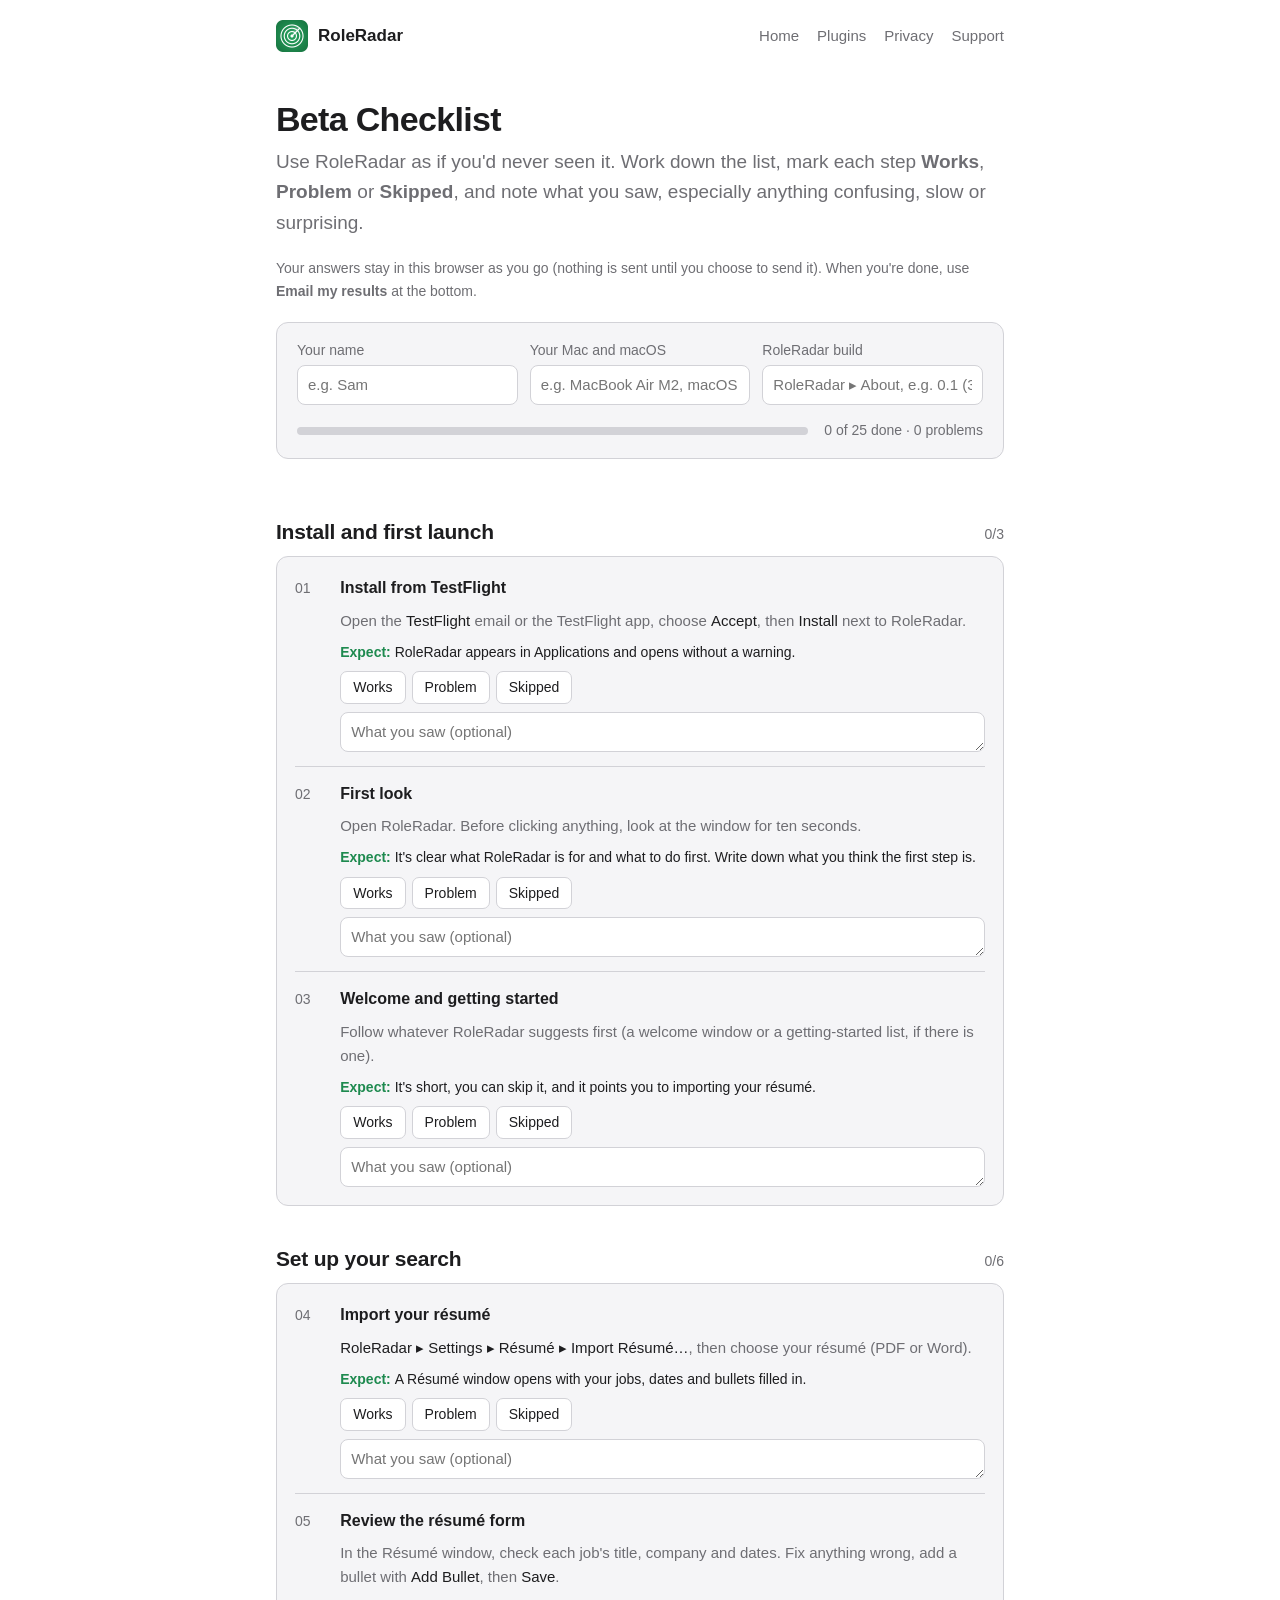
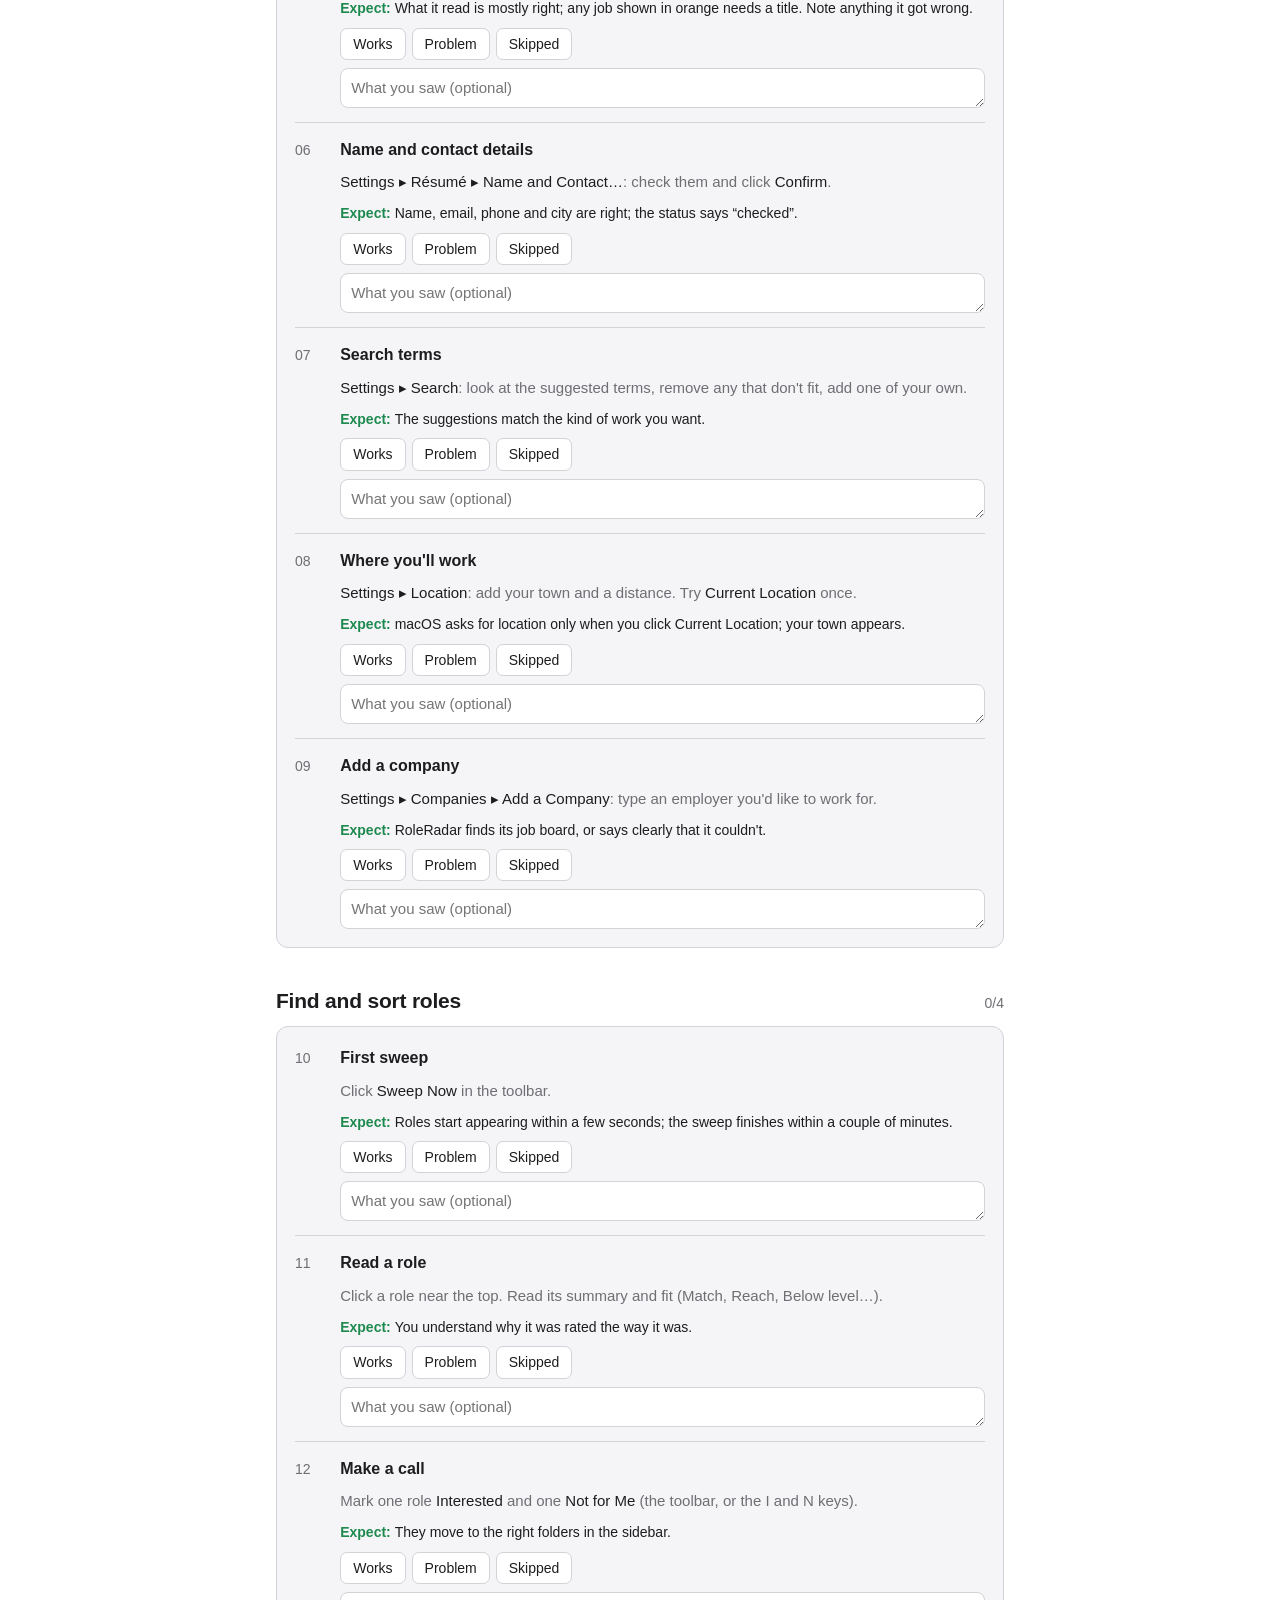
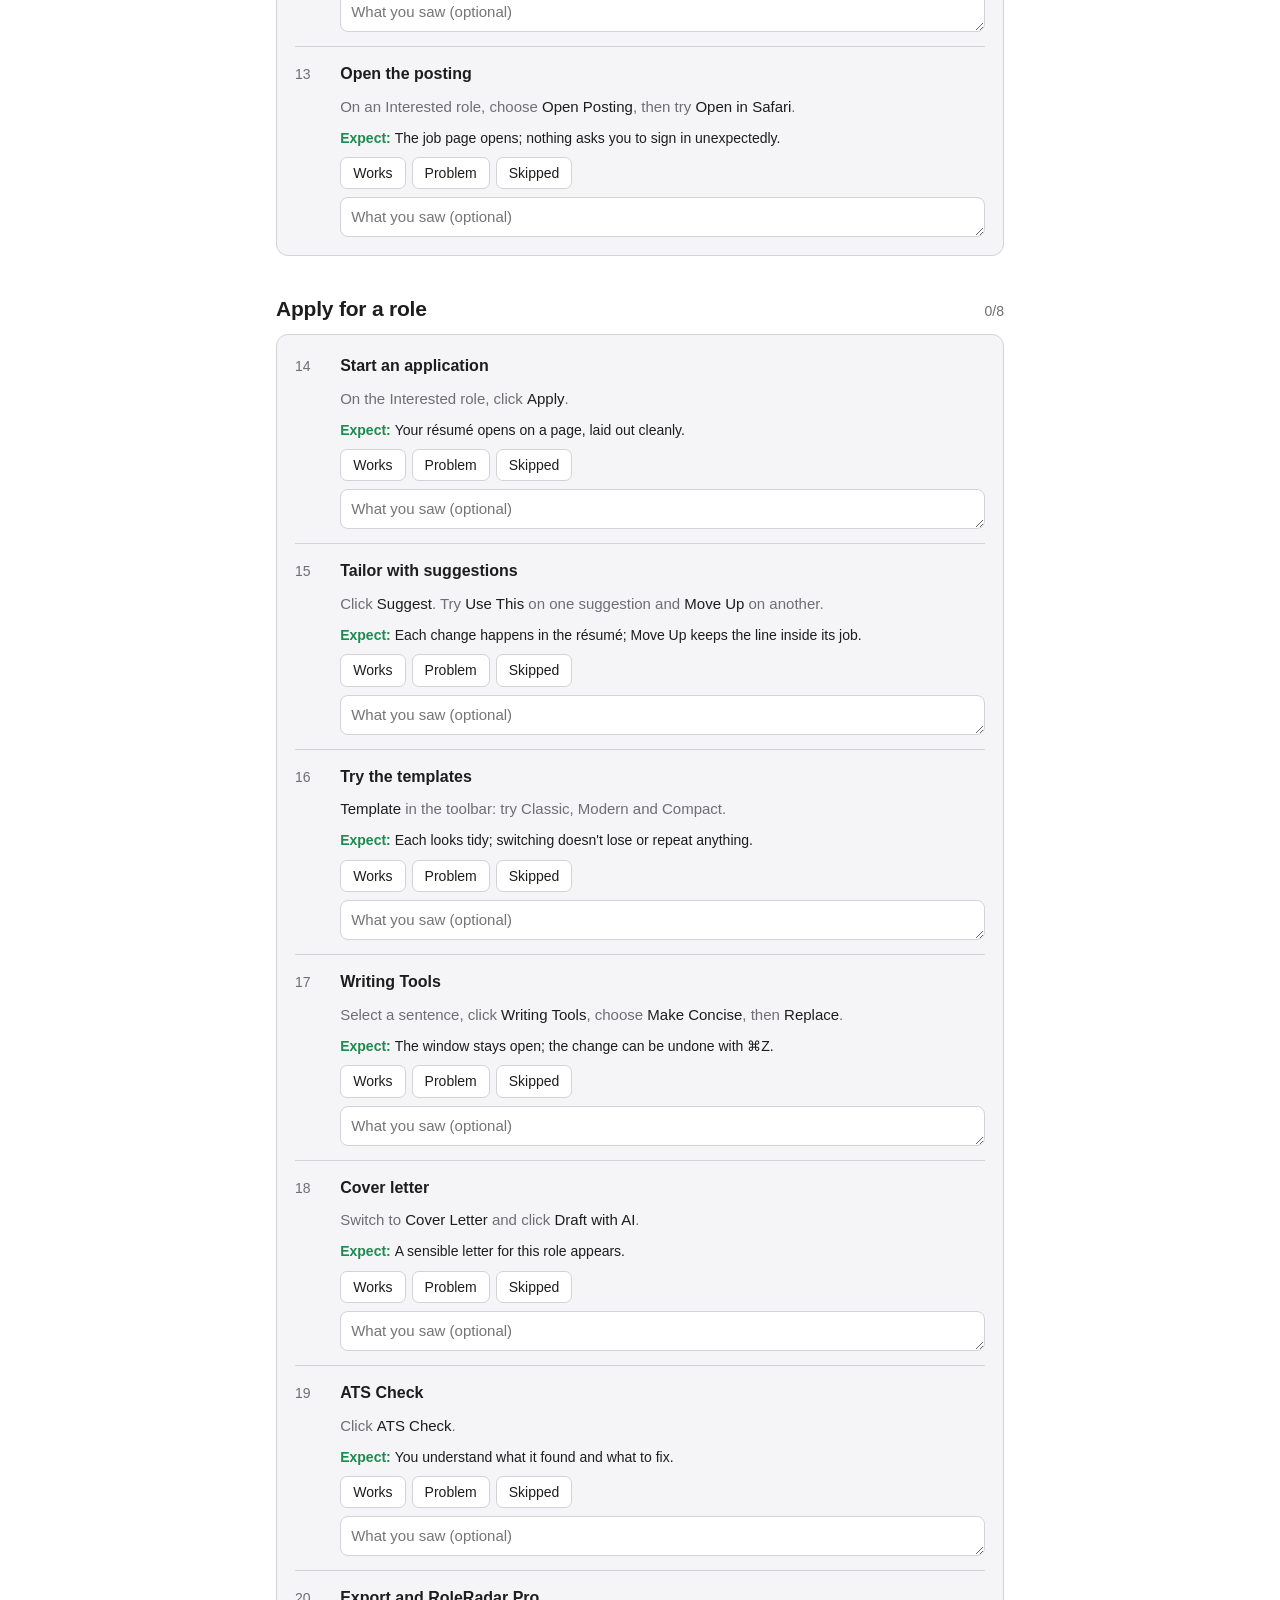
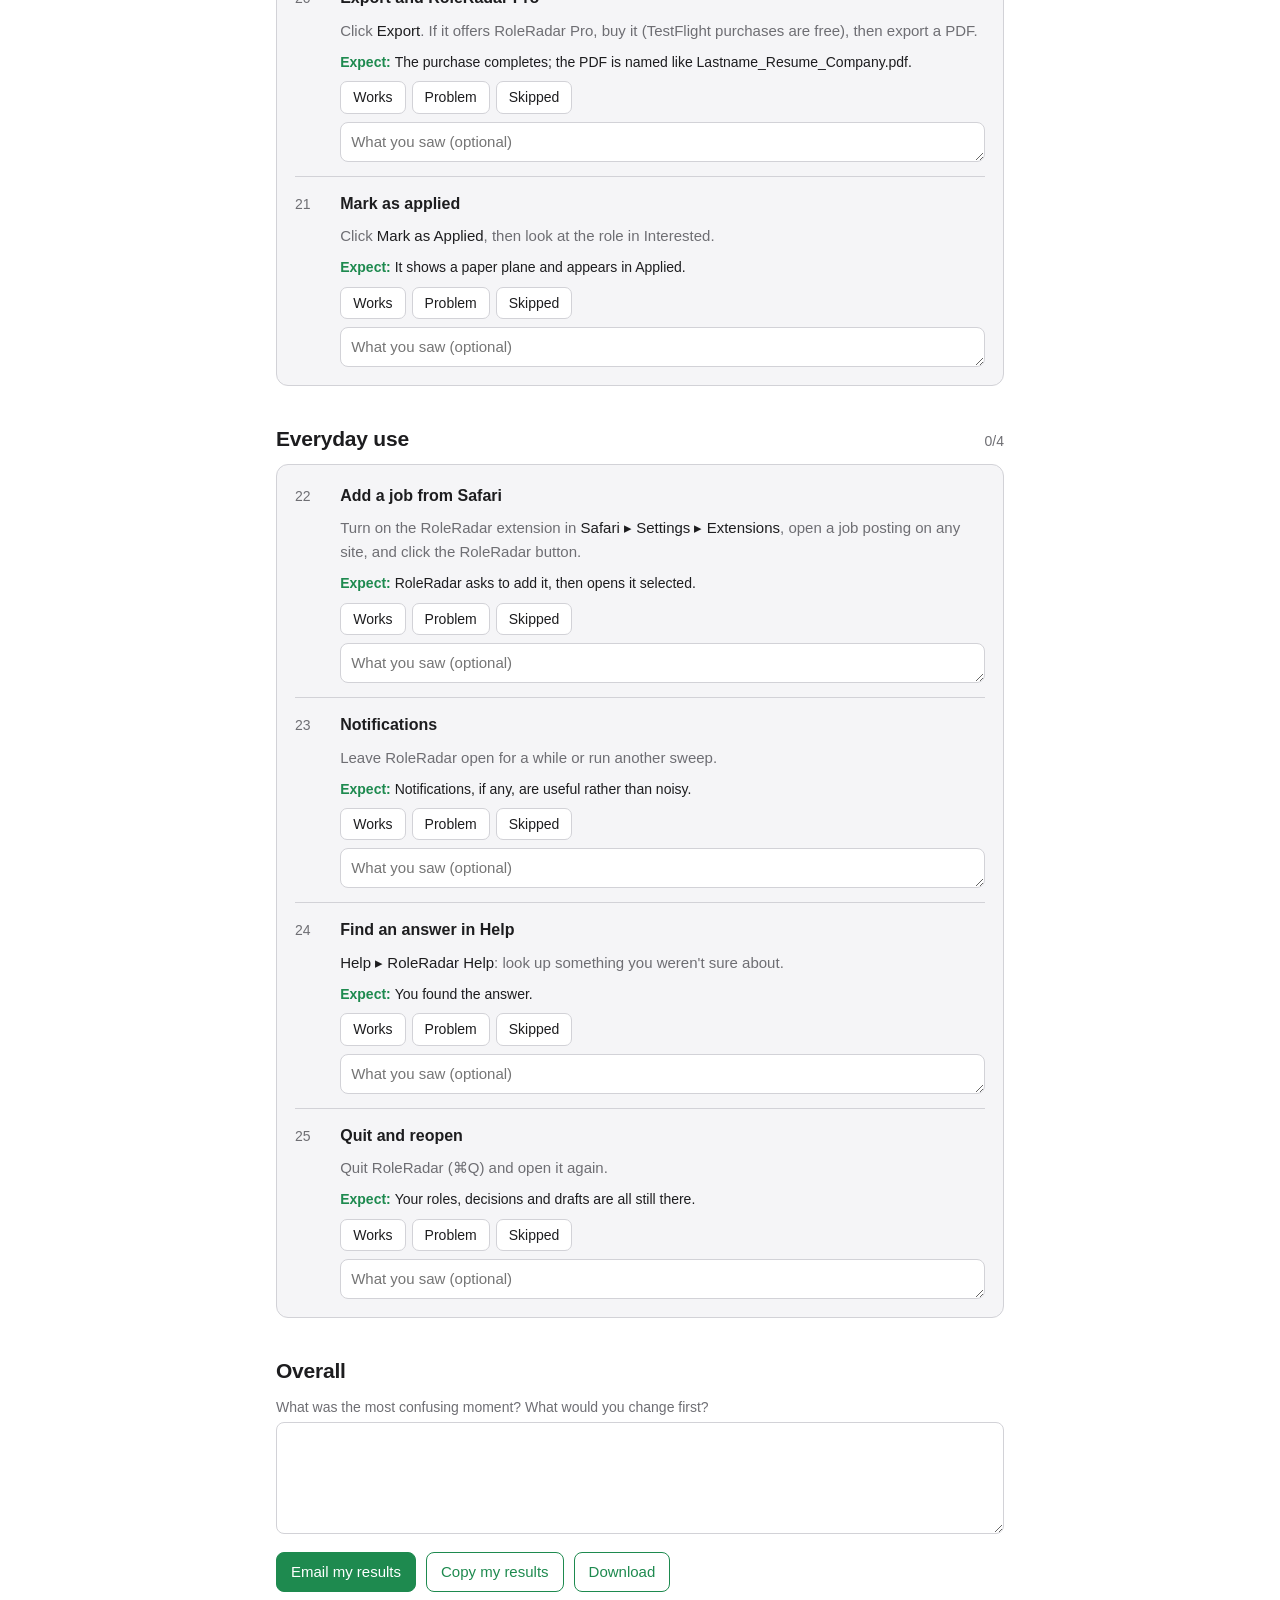
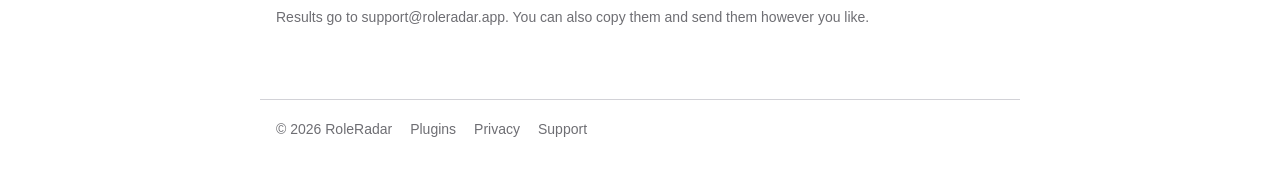
==== checklist.html @ 09668e3a "Beta checklist for TestFlight testers (roleradar.app/checklist) First-run scenarios; answers stay in" ====
<!doctype html>
<html lang="en">
<head>
<meta charset="utf-8">
<meta name="viewport" content="width=device-width, initial-scale=1">
<title>Beta Checklist · RoleRadar</title>
<meta name="robots" content="noindex">
<meta name="description" content="What to try in RoleRadar's TestFlight beta, as someone using it for the first time.">
<link rel="icon" href="icon.png">
<link rel="stylesheet" href="style.css">
<style>
  :root { --pass: #237a4b; --problem: #b4441f; --skip: #7b7f86; }
  @media (prefers-color-scheme: dark) { :root { --pass: #5ccb8c; --problem: #f0875f; --skip: #a3a7ae; } }
  .tester { display: grid; gap: 12px; grid-template-columns: repeat(auto-fit, minmax(190px, 1fr)); }
  label.field { display: grid; gap: 4px; font-size: 14px; color: var(--muted); }
  input[type=text], textarea { font: inherit; font-size: 15px; color: var(--fg); background: var(--bg); border: 1px solid var(--line); border-radius: 8px; padding: 7px 10px; width: 100%; }
  textarea { resize: vertical; min-height: 38px; }
  :focus-visible { outline: 2px solid var(--accent); outline-offset: 1px; }
  .status { display: flex; flex-wrap: wrap; gap: 8px 16px; align-items: center; font-size: 14px; color: var(--muted); margin-top: 14px; }
  .meter { flex: 1 1 220px; height: 8px; background: var(--line); border-radius: 4px; overflow: hidden; display: flex; }
  .meter span { height: 100%; }
  .group-head { display: flex; align-items: baseline; gap: 10px; }
  .group-head .count { margin-left: auto; font-size: 14px; color: var(--muted); font-variant-numeric: tabular-nums; }
  .steps { background: var(--panel); border: 1px solid var(--line); border-radius: 12px; padding: 4px 18px; }
  .step { display: grid; grid-template-columns: 2.2rem 1fr; gap: 4px 10px; padding: 14px 0; border-top: 1px solid var(--line); }
  .step:first-child { border-top: 0; }
  .num { color: var(--muted); font-size: 14px; font-variant-numeric: tabular-nums; padding-top: 2px; }
  .body { min-width: 0; display: grid; gap: 8px; }
  .body h3 { margin: 0; font-size: 16px; }
  .how { margin: 0; font-size: 15px; color: var(--muted); }
  .how b { color: var(--fg); font-weight: 500; }
  .expect { margin: 0; font-size: 14px; }
  .expect::before { content: "Expect: "; font-weight: 600; color: var(--accent); }
  .choices { display: flex; flex-wrap: wrap; gap: 6px; }
  .choice { font: inherit; font-size: 14px; border: 1px solid var(--line); background: var(--bg); color: var(--fg); border-radius: 7px; padding: 4px 12px; cursor: pointer; }
  .choice[aria-pressed="true"][data-v="pass"] { background: var(--pass); border-color: var(--pass); color: #fff; }
  .choice[aria-pressed="true"][data-v="problem"] { background: var(--problem); border-color: var(--problem); color: #fff; }
  .choice[aria-pressed="true"][data-v="skip"] { background: var(--skip); border-color: var(--skip); color: #fff; }
  .send { display: flex; flex-wrap: wrap; gap: 10px; align-items: center; margin-top: 18px; }
  .btn { font: inherit; font-size: 15px; font-weight: 500; border-radius: 8px; padding: 7px 14px; cursor: pointer; border: 1px solid var(--accent); background: var(--accent); color: #fff; text-decoration: none; }
  .btn.secondary { background: transparent; color: var(--accent); }
  .btn:hover { text-decoration: none; }
  #sendNote { font-size: 14px; color: var(--muted); }
  @media (max-width: 480px) { .step { grid-template-columns: 1.6rem 1fr; } }
</style>
</head>
<body>
<header class="site">
  <a class="brand" href="./"><img src="icon.png" alt="">RoleRadar</a>
  <nav><a href="./">Home</a><a href="plugins.html">Plugins</a><a href="privacy.html">Privacy</a><a href="support.html">Support</a></nav>
</header>
<main>
<h1>Beta Checklist</h1>
<p class="lede">Use RoleRadar as if you'd never seen it. Work down the list, mark each step <b>Works</b>, <b>Problem</b> or <b>Skipped</b>, and note what you saw, especially anything confusing, slow or surprising.</p>
<p class="meta">Your answers stay in this browser as you go (nothing is sent until you choose to send it). When you're done, use <b>Email my results</b> at the bottom.</p>

<div class="panel">
  <div class="tester">
    <label class="field" for="tester">Your name <input id="tester" type="text" autocomplete="name" placeholder="e.g. Sam"></label>
    <label class="field" for="mac">Your Mac and macOS <input id="mac" type="text" placeholder="e.g. MacBook Air M2, macOS 26.1"></label>
    <label class="field" for="build">RoleRadar build <input id="build" type="text" placeholder="RoleRadar ▸ About, e.g. 0.1 (3)"></label>
  </div>
  <div class="status">
    <div class="meter" id="meter" role="img" aria-label="Progress"></div>
    <span id="progressText">0 done</span>
  </div>
</div>

<div id="groups"></div>

<h2>Overall</h2>
<label class="field" for="overall">What was the most confusing moment? What would you change first?
  <textarea id="overall" rows="4"></textarea>
</label>

<div class="send">
  <a class="btn" id="emailBtn" href="mailto:support@roleradar.app">Email my results</a>
  <button class="btn secondary" id="copyBtn" type="button">Copy my results</button>
  <button class="btn secondary" id="downloadBtn" type="button">Download</button>
  <span id="sendNote"></span>
</div>
<p class="meta">Results go to support@roleradar.app. You can also copy them and send them however you like.</p>
</main>
<footer class="site">
  <span>© 2026 RoleRadar</span><a href="plugins.html">Plugins</a><a href="privacy.html">Privacy</a><a href="support.html">Support</a>
</footer>
<script>
const GROUPS = [
  { id: "install", title: "Install and first launch", steps: [
    { id: "tf-install", t: "Install from TestFlight", how: "Open the <b>TestFlight</b> email or the TestFlight app, choose <b>Accept</b>, then <b>Install</b> next to RoleRadar.", expect: "RoleRadar appears in Applications and opens without a warning." },
    { id: "first-look", t: "First look", how: "Open RoleRadar. Before clicking anything, look at the window for ten seconds.", expect: "It's clear what RoleRadar is for and what to do first. Write down what you think the first step is." },
    { id: "welcome", t: "Welcome and getting started", how: "Follow whatever RoleRadar suggests first (a welcome window or a getting-started list, if there is one).", expect: "It's short, you can skip it, and it points you to importing your résumé." },
  ]},
  { id: "setup", title: "Set up your search", steps: [
    { id: "import", t: "Import your résumé", how: "<b>RoleRadar ▸ Settings ▸ Résumé ▸ Import Résumé…</b>, then choose your résumé (PDF or Word).", expect: "A Résumé window opens with your jobs, dates and bullets filled in." },
    { id: "review", t: "Review the résumé form", how: "In the Résumé window, check each job's title, company and dates. Fix anything wrong, add a bullet with <b>Add Bullet</b>, then <b>Save</b>.", expect: "What it read is mostly right; any job shown in orange needs a title. Note anything it got wrong." },
    { id: "contact", t: "Name and contact details", how: "<b>Settings ▸ Résumé ▸ Name and Contact…</b>: check them and click <b>Confirm</b>.", expect: "Name, email, phone and city are right; the status says “checked”." },
    { id: "terms", t: "Search terms", how: "<b>Settings ▸ Search</b>: look at the suggested terms, remove any that don't fit, add one of your own.", expect: "The suggestions match the kind of work you want." },
    { id: "places", t: "Where you'll work", how: "<b>Settings ▸ Location</b>: add your town and a distance. Try <b>Current Location</b> once.", expect: "macOS asks for location only when you click Current Location; your town appears." },
    { id: "company", t: "Add a company", how: "<b>Settings ▸ Companies ▸ Add a Company</b>: type an employer you'd like to work for.", expect: "RoleRadar finds its job board, or says clearly that it couldn't." },
  ]},
  { id: "sweep", title: "Find and sort roles", steps: [
    { id: "sweep-now", t: "First sweep", how: "Click <b>Sweep Now</b> in the toolbar.", expect: "Roles start appearing within a few seconds; the sweep finishes within a couple of minutes." },
    { id: "fit", t: "Read a role", how: "Click a role near the top. Read its summary and fit (Match, Reach, Below level…).", expect: "You understand why it was rated the way it was." },
    { id: "triage", t: "Make a call", how: "Mark one role <b>Interested</b> and one <b>Not for Me</b> (the toolbar, or the I and N keys).", expect: "They move to the right folders in the sidebar." },
    { id: "posting", t: "Open the posting", how: "On an Interested role, choose <b>Open Posting</b>, then try <b>Open in Safari</b>.", expect: "The job page opens; nothing asks you to sign in unexpectedly." },
  ]},
  { id: "apply", title: "Apply for a role", steps: [
    { id: "apply-open", t: "Start an application", how: "On the Interested role, click <b>Apply</b>.", expect: "Your résumé opens on a page, laid out cleanly." },
    { id: "suggest", t: "Tailor with suggestions", how: "Click <b>Suggest</b>. Try <b>Use This</b> on one suggestion and <b>Move Up</b> on another.", expect: "Each change happens in the résumé; Move Up keeps the line inside its job." },
    { id: "template", t: "Try the templates", how: "<b>Template</b> in the toolbar: try Classic, Modern and Compact.", expect: "Each looks tidy; switching doesn't lose or repeat anything." },
    { id: "writing-tools", t: "Writing Tools", how: "Select a sentence, click <b>Writing Tools</b>, choose <b>Make Concise</b>, then <b>Replace</b>.", expect: "The window stays open; the change can be undone with ⌘Z." },
    { id: "letter", t: "Cover letter", how: "Switch to <b>Cover Letter</b> and click <b>Draft with AI</b>.", expect: "A sensible letter for this role appears." },
    { id: "ats", t: "ATS Check", how: "Click <b>ATS Check</b>.", expect: "You understand what it found and what to fix." },
    { id: "pro", t: "Export and RoleRadar Pro", how: "Click <b>Export</b>. If it offers RoleRadar Pro, buy it (TestFlight purchases are free), then export a PDF.", expect: "The purchase completes; the PDF is named like Lastname_Resume_Company.pdf." },
    { id: "applied", t: "Mark as applied", how: "Click <b>Mark as Applied</b>, then look at the role in Interested.", expect: "It shows a paper plane and appears in Applied." },
  ]},
  { id: "everyday", title: "Everyday use", steps: [
    { id: "safari", t: "Add a job from Safari", how: "Turn on the RoleRadar extension in <b>Safari ▸ Settings ▸ Extensions</b>, open a job posting on any site, and click the RoleRadar button.", expect: "RoleRadar asks to add it, then opens it selected." },
    { id: "notify", t: "Notifications", how: "Leave RoleRadar open for a while or run another sweep.", expect: "Notifications, if any, are useful rather than noisy." },
    { id: "help", t: "Find an answer in Help", how: "<b>Help ▸ RoleRadar Help</b>: look up something you weren't sure about.", expect: "You found the answer." },
    { id: "relaunch", t: "Quit and reopen", how: "Quit RoleRadar (⌘Q) and open it again.", expect: "Your roles, decisions and drafts are all still there." },
  ]},
];
const ALL = GROUPS.flatMap(g => g.steps);
const LABELS = { pass: "Works", problem: "Problem", skip: "Skipped" };
const KEY = "roleradar-beta-checklist";
let state = { tester: "", mac: "", build: "", overall: "", items: {} };
try { const s = JSON.parse(localStorage.getItem(KEY) || "null"); if (s) state = Object.assign(state, s); } catch {}
function keep() { try { localStorage.setItem(KEY, JSON.stringify(state)); } catch {} }

function el(tag, attrs = {}, text) {
  const e = document.createElement(tag);
  for (const [k, v] of Object.entries(attrs)) e.setAttribute(k, v);
  if (text != null) e.textContent = text;
  return e;
}

function render() {
  const root = document.getElementById("groups");
  root.textContent = "";
  let n = 0;
  for (const g of GROUPS) {
    const head = el("div", { class: "group-head" });
    head.append(el("h2", {}, g.title));
    head.append(el("span", { class: "count" }, `${g.steps.filter(s => state.items[s.id]?.status).length}/${g.steps.length}`));
    root.append(head);
    const box = el("div", { class: "steps" });
    for (const s of g.steps) {
      n += 1;
      const step = el("div", { class: "step" });
      step.append(el("div", { class: "num" }, String(n).padStart(2, "0")));
      const body = el("div", { class: "body" });
      body.append(el("h3", {}, s.t));
      const how = el("p", { class: "how" }); how.innerHTML = s.how; body.append(how);  // fixed copy from this page
      body.append(el("p", { class: "expect" }, s.expect));
      const choices = el("div", { class: "choices", role: "group", "aria-label": s.t + " result" });
      for (const v of ["pass", "problem", "skip"]) {
        const b = el("button", { class: "choice", type: "button", "data-v": v, "aria-pressed": String(state.items[s.id]?.status === v) }, LABELS[v]);
        b.addEventListener("click", () => {
          const cur = state.items[s.id] || {};
          cur.status = cur.status === v ? "" : v;
          state.items[s.id] = cur; keep(); render();
        });
        choices.append(b);
      }
      body.append(choices);
      const ta = el("textarea", { id: "note-" + s.id, rows: "1", placeholder: "What you saw (optional)", "aria-label": s.t + " notes" });
      ta.value = state.items[s.id]?.note || "";
      ta.addEventListener("input", () => { state.items[s.id] = Object.assign(state.items[s.id] || {}, { note: ta.value }); keep(); updateLinks(); });
      body.append(ta);
      step.append(body); box.append(step);
    }
    root.append(box);
  }
  progress(); updateLinks();
}

function progress() {
  const c = { pass: 0, problem: 0, skip: 0 };
  for (const s of ALL) { const v = state.items[s.id]?.status; if (v) c[v]++; }
  const done = c.pass + c.problem + c.skip;
  document.getElementById("progressText").textContent = `${done} of ${ALL.length} done · ${c.problem} problem${c.problem === 1 ? "" : "s"}`;
  const m = document.getElementById("meter"); m.textContent = "";
  for (const [v, color] of [["pass", "var(--pass)"], ["problem", "var(--problem)"], ["skip", "var(--skip)"]]) {
    const sp = el("span"); sp.style.width = (c[v] / ALL.length * 100) + "%"; sp.style.background = color; m.append(sp);
  }
  m.setAttribute("aria-label", `${done} of ${ALL.length} steps done, ${c.problem} problems`);
}

function summary() {
  const lines = [`RoleRadar beta: ${state.tester || "tester"} · ${state.mac || "Mac?"} · build ${state.build || "?"}`];
  for (const g of GROUPS) {
    lines.push("", g.title.toUpperCase());
    for (const s of g.steps) {
      const it = state.items[s.id] || {};
      lines.push(`- ${s.t}: ${it.status ? LABELS[it.status] : "not done"}${it.note ? " — " + it.note : ""}`);
    }
  }
  if (state.overall) lines.push("", "OVERALL", state.overall);
  return lines.join("\n");
}

function updateLinks() {
  const subject = `RoleRadar beta results${state.tester ? " — " + state.tester : ""}`;
  document.getElementById("emailBtn").href = "mailto:support@roleradar.app?subject=" + encodeURIComponent(subject) + "&body=" + encodeURIComponent(summary());
}

for (const k of ["tester", "mac", "build", "overall"]) {
  const f = document.getElementById(k);
  f.value = state[k] || "";
  f.addEventListener("input", () => { state[k] = f.value; keep(); updateLinks(); });
}
document.getElementById("copyBtn").addEventListener("click", async () => {
  const note = document.getElementById("sendNote");
  try { await navigator.clipboard.writeText(summary()); note.textContent = "Copied."; }
  catch { note.textContent = "Couldn't copy; use Download instead."; }
});
document.getElementById("downloadBtn").addEventListener("click", () => {
  const blob = new Blob([summary()], { type: "text/plain" });
  const a = el("a", { href: URL.createObjectURL(blob), download: `RoleRadar-beta-${(state.tester || "results").replace(/[^A-Za-z0-9-]+/g, "-")}.txt` });
  document.body.append(a); a.click(); a.remove();
});
render();
</script>
</body>
</html>
---- style.css ----
:root {
  color-scheme: light dark;
  --fg: #1d1d1f; --muted: #6e6e73; --bg: #ffffff; --panel: #f5f5f7; --line: #d2d2d7; --accent: #1E8A4F;
}
@media (prefers-color-scheme: dark) {
  :root { --fg: #f5f5f7; --muted: #a1a1a6; --bg: #161617; --panel: #1f1f21; --line: #3a3a3c; --accent: #3cc47c; }
}
* { box-sizing: border-box; }
body {
  margin: 0; background: var(--bg); color: var(--fg);
  font: 16px/1.6 -apple-system, BlinkMacSystemFont, "Helvetica Neue", Helvetica, Arial, sans-serif;
  -webkit-font-smoothing: antialiased;
}
a { color: var(--accent); text-decoration: none; }
a:hover { text-decoration: underline; }
header.site, main, footer.site { max-width: 760px; margin: 0 auto; padding: 0 16px; }
header.site { display: flex; align-items: center; justify-content: space-between; gap: 16px; padding-top: 20px; padding-bottom: 20px; }
header.site .brand { display: flex; align-items: center; gap: 10px; color: var(--fg); font-weight: 600; font-size: 17px; }
header.site .brand img { width: 32px; height: 32px; }
header.site nav { display: flex; gap: 18px; font-size: 15px; }
header.site nav a { color: var(--muted); }
header.site nav a[aria-current="page"] { color: var(--fg); }
main { padding-bottom: 56px; }
h1 { font-size: 34px; line-height: 1.15; letter-spacing: -0.02em; margin: 28px 0 8px; }
h2 { font-size: 21px; letter-spacing: -0.01em; margin: 36px 0 8px; }
h3 { font-size: 17px; margin: 22px 0 4px; }
p.lede { font-size: 19px; color: var(--muted); margin-top: 0; }
p.meta { color: var(--muted); font-size: 14px; }
.panel { background: var(--panel); border: 1px solid var(--line); border-radius: 12px; padding: 16px 20px; margin: 20px 0; }
.panel p:first-child, .panel ul:first-child { margin-top: 0; } .panel p:last-child, .panel ul:last-child { margin-bottom: 0; }
ul { padding-left: 22px; } li { margin: 6px 0; }
table { width: 100%; border-collapse: collapse; margin: 12px 0; font-size: 15px; }
th, td { text-align: left; vertical-align: top; padding: 8px 10px; border-bottom: 1px solid var(--line); }
th { color: var(--muted); font-weight: 500; font-size: 13px; }
.hero { display: flex; gap: 28px; align-items: center; margin-top: 36px; }
.hero img { width: 112px; height: 112px; flex: none; }
.hero h1 { margin-top: 0; }
.features { display: grid; grid-template-columns: repeat(auto-fit, minmax(210px, 1fr)); gap: 14px; margin: 28px 0; }
.features div { background: var(--panel); border: 1px solid var(--line); border-radius: 12px; padding: 14px 16px; }
.features h3 { margin: 0 0 4px; }
.features p { margin: 0; color: var(--muted); font-size: 15px; }
.badge { display: inline-block; border: 1px solid var(--line); border-radius: 999px; padding: 4px 12px; font-size: 14px; color: var(--muted); }
footer.site { border-top: 1px solid var(--line); padding-top: 18px; padding-bottom: 32px; color: var(--muted); font-size: 14px; display: flex; gap: 18px; flex-wrap: wrap; }
footer.site a { color: var(--muted); }
@media (max-width: 560px) {
  h1 { font-size: 28px; }
  .hero { flex-direction: column; align-items: flex-start; gap: 16px; }
  .hero img { width: 84px; height: 84px; }
  header.site nav { gap: 12px; font-size: 14px; }
}
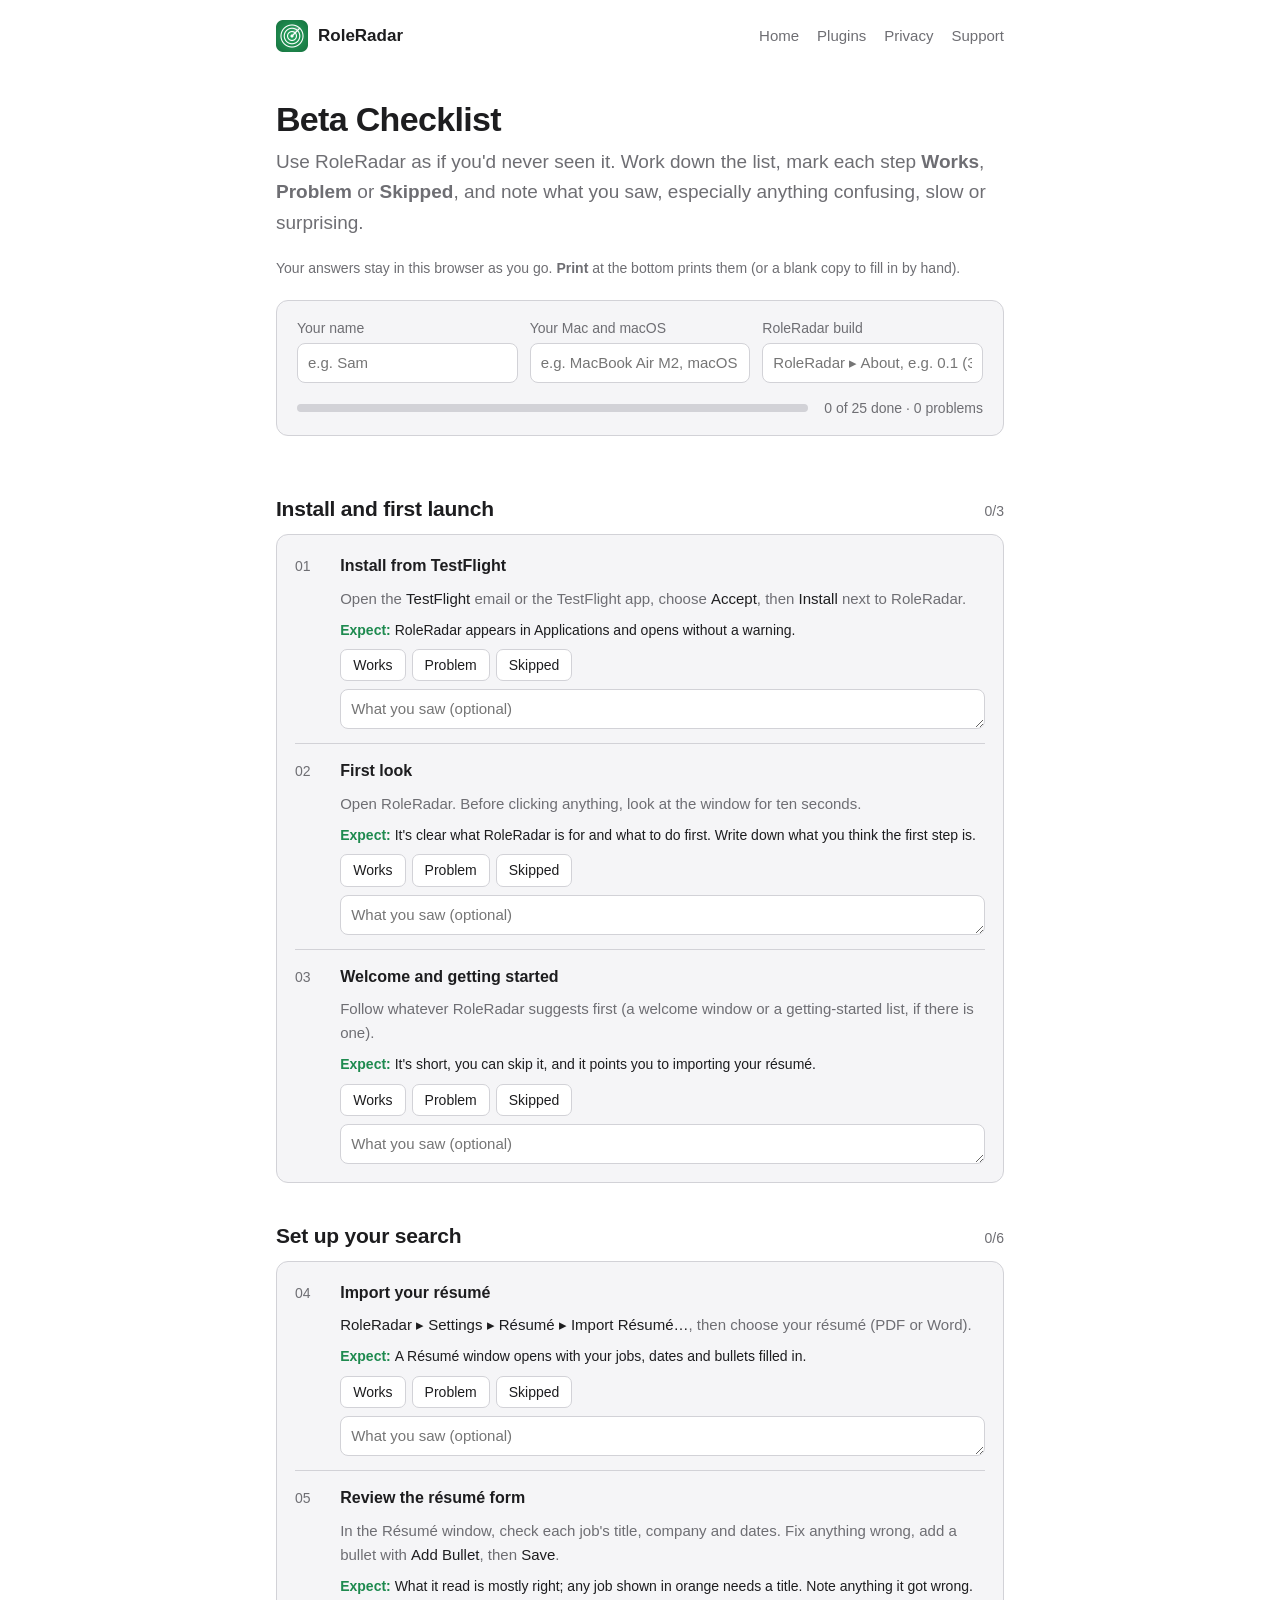
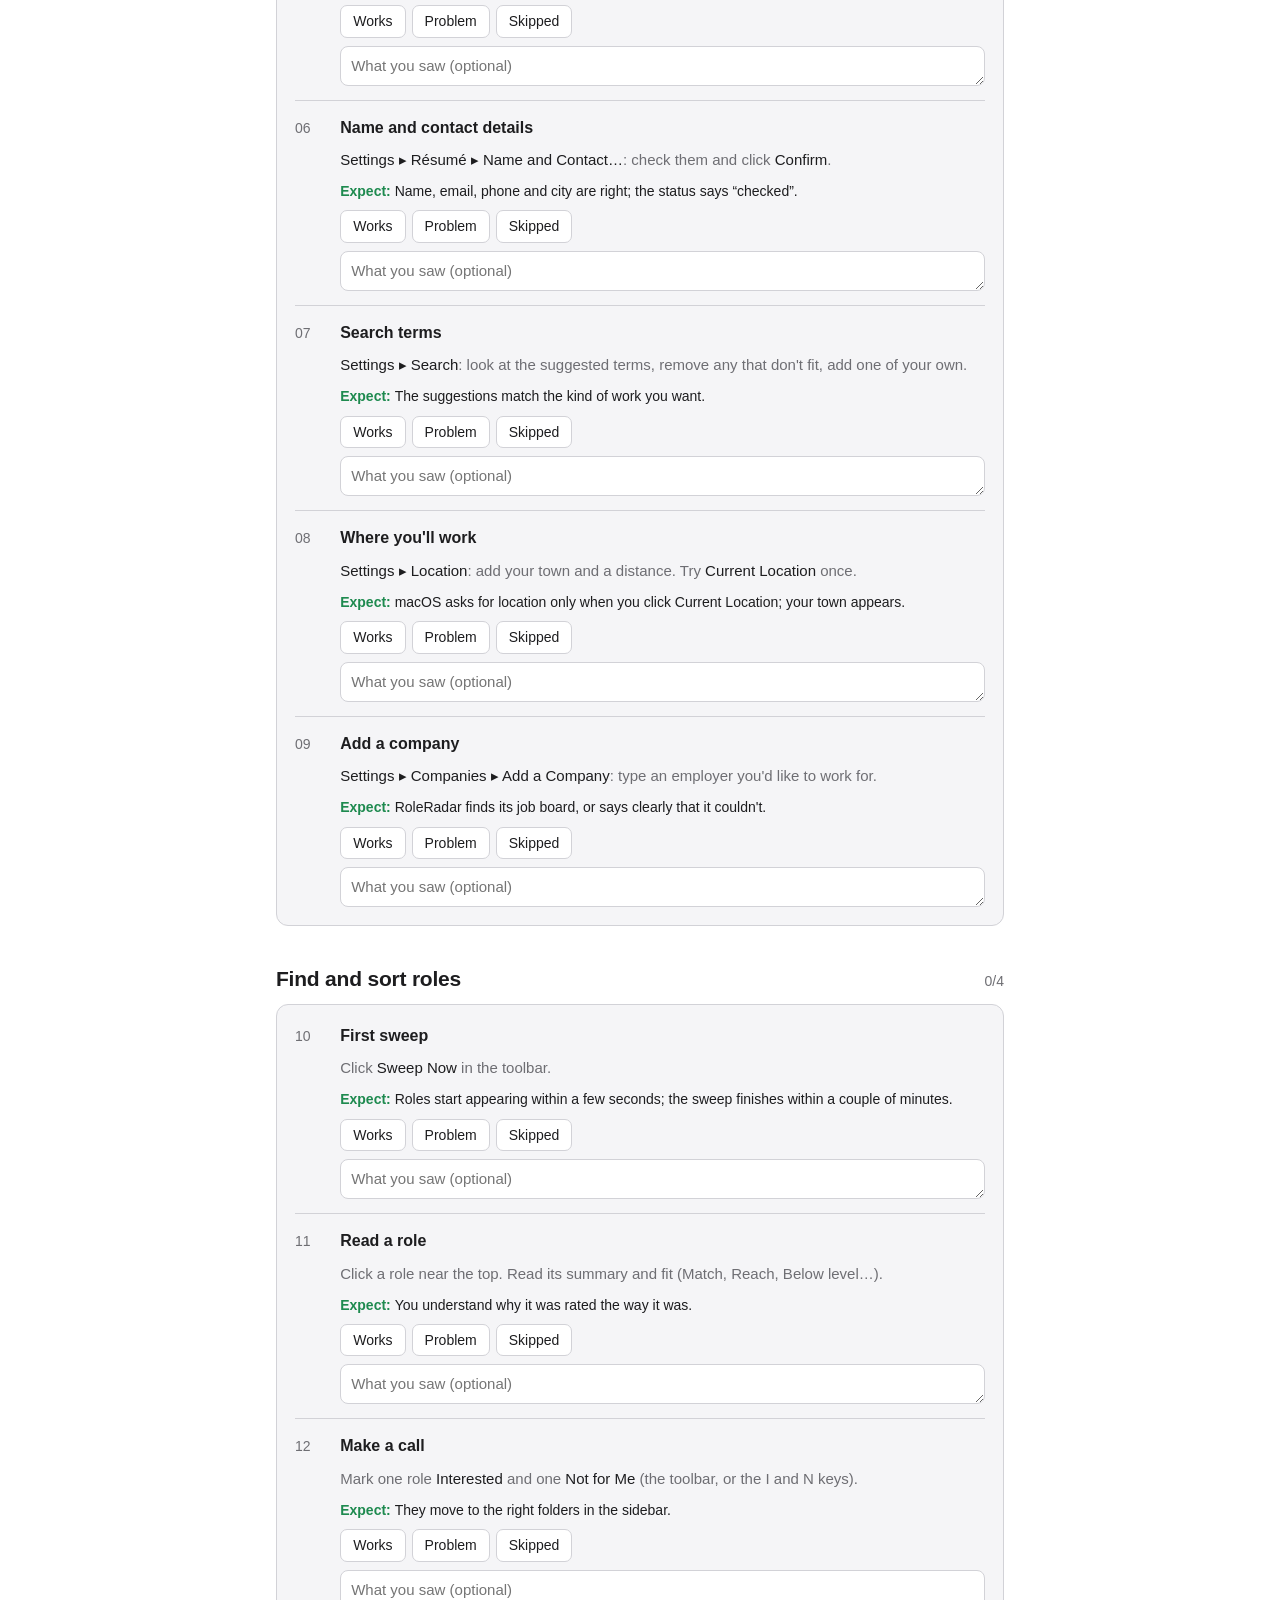
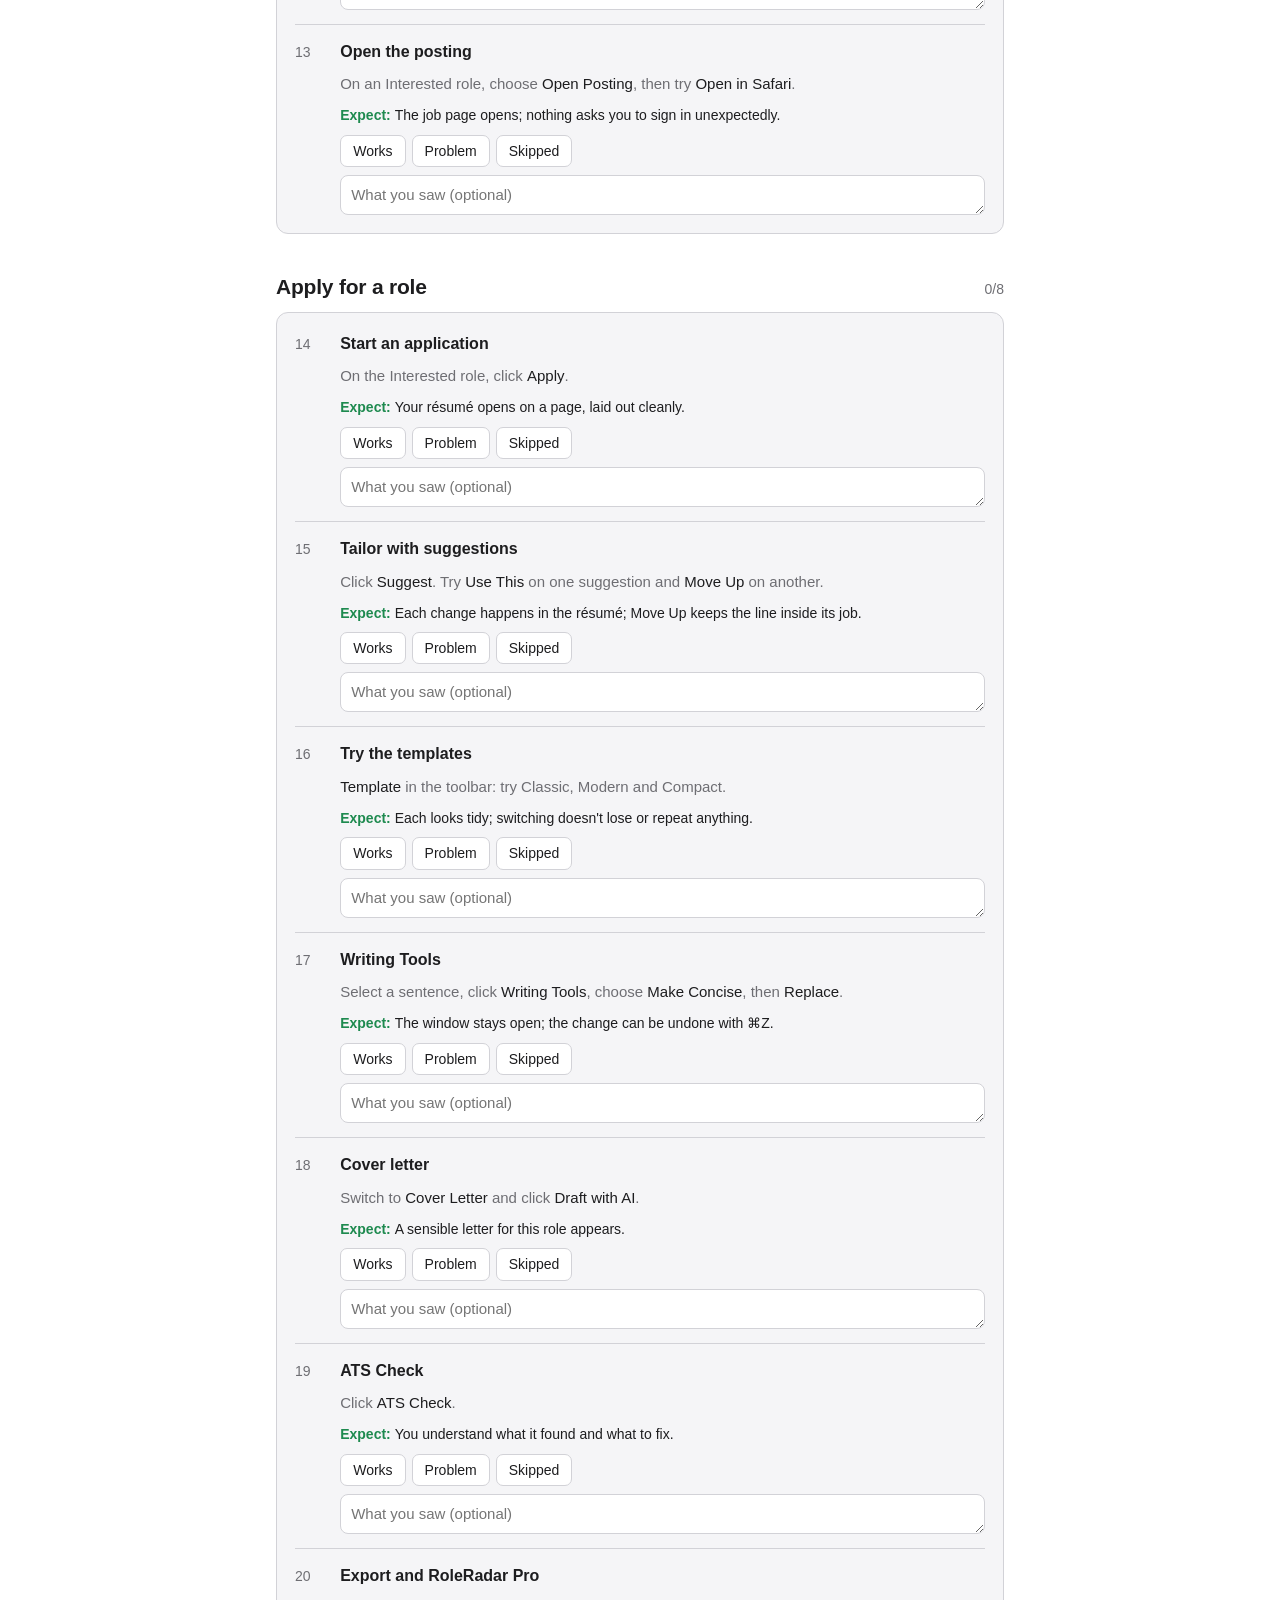
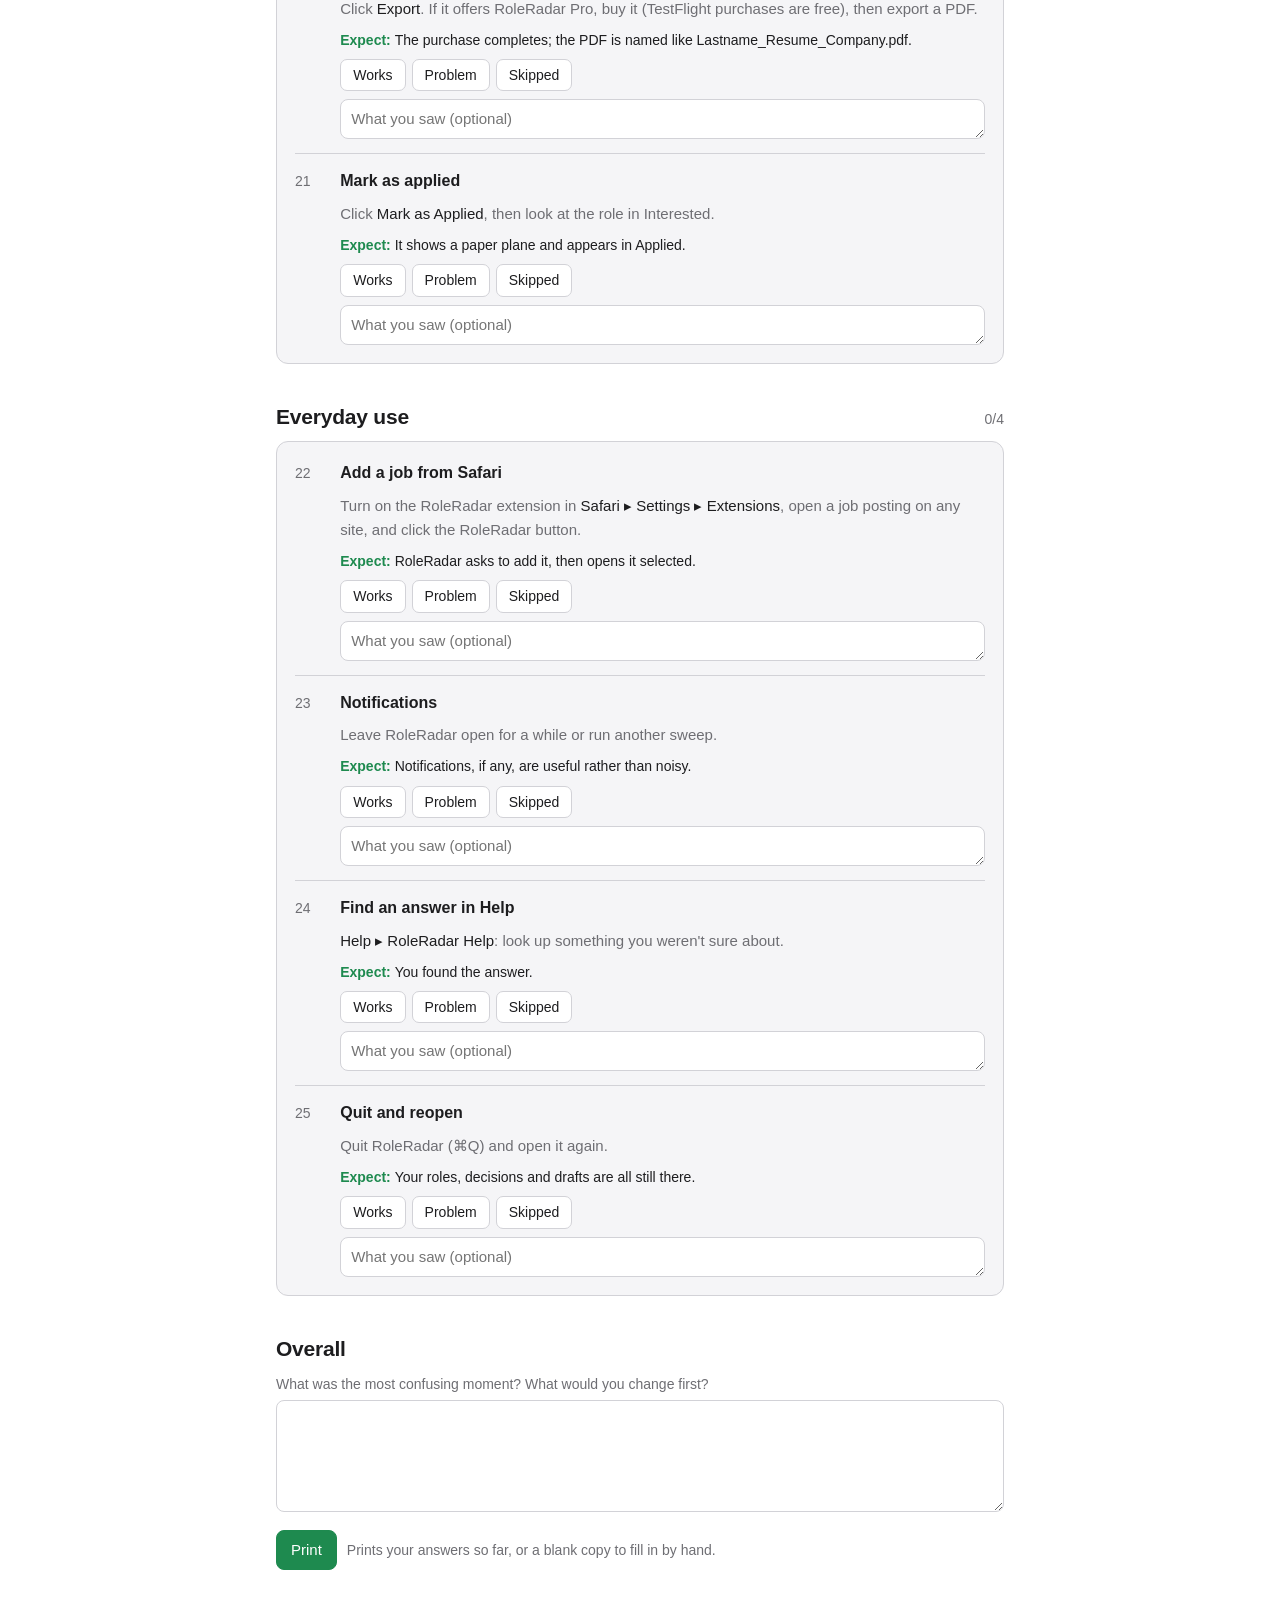
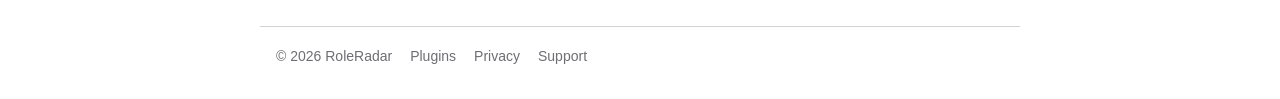
==== commit 0fff90c1: "Checklist: Print (answers or a blank copy), toner-saving print layout Email, Copy and Download repla" ====
--- a/checklist.html
+++ b/checklist.html
@@ -42,6 +42,35 @@
   .btn:hover { text-decoration: none; }
   #sendNote { font-size: 14px; color: var(--muted); }
   @media (max-width: 480px) { .step { grid-template-columns: 1.6rem 1fr; } }
+  .print-only { display: none; }
+
+  /* Printing: black text on white, no backgrounds or coloured fills (saves toner), no site header,
+     footer or buttons; each step shows tick boxes and its note (or lines to write on). */
+  @media print {
+    @page { margin: 14mm 14mm 16mm; }
+    :root { --fg: #000; --muted: #333; --bg: #fff; --panel: #fff; --line: #999; --accent: #000; }
+    html, body { background: #fff !important; color: #000 !important; }
+    body { font-size: 10.5pt; line-height: 1.35; }
+    header.site, footer.site, .send, .choices, .status, .meta, textarea, input, label.field { display: none !important; }
+    main { max-width: none; padding: 0; }
+    h1 { font-size: 18pt; margin: 0 0 4pt; }
+    p.lede { font-size: 10.5pt; color: #000; margin-bottom: 8pt; }
+    h2 { font-size: 12pt; margin: 12pt 0 4pt; break-after: avoid; }
+    .group-head .count { color: #000; }
+    .panel, .steps { background: none; border: 0; padding: 0; margin: 0; border-radius: 0; }
+    .tester { display: block; }
+    .step { padding: 6pt 0; border-top: 0.5pt solid #999; break-inside: avoid; grid-template-columns: 1.6rem 1fr; }
+    .num, .how, .how b { color: #000; }
+    .expect::before { color: #000; }
+    .print-only { display: block; }
+    .print-field { margin: 3pt 0; }
+    .print-field b { font-weight: 600; }
+    .ticks { display: flex; gap: 14pt; font-size: 10pt; }
+    .ticks .on { font-weight: 700; }
+    .note-print { white-space: pre-wrap; }
+    .write-line { border-bottom: 0.5pt solid #999; height: 14pt; }
+    a { color: #000; }
+  }
 </style>
 </head>
 <body>
@@ -52,7 +81,7 @@
 <main>
 <h1>Beta Checklist</h1>
 <p class="lede">Use RoleRadar as if you'd never seen it. Work down the list, mark each step <b>Works</b>, <b>Problem</b> or <b>Skipped</b>, and note what you saw, especially anything confusing, slow or surprising.</p>
-<p class="meta">Your answers stay in this browser as you go (nothing is sent until you choose to send it). When you're done, use <b>Email my results</b> at the bottom.</p>
+<p class="meta">Your answers stay in this browser as you go. <b>Print</b> at the bottom prints them (or a blank copy to fill in by hand).</p>
 
 <div class="panel">
   <div class="tester">
@@ -60,6 +89,11 @@
     <label class="field" for="mac">Your Mac and macOS <input id="mac" type="text" placeholder="e.g. MacBook Air M2, macOS 26.1"></label>
     <label class="field" for="build">RoleRadar build <input id="build" type="text" placeholder="RoleRadar ▸ About, e.g. 0.1 (3)"></label>
   </div>
+  <div class="print-only">
+    <div class="print-field" id="print-tester"></div>
+    <div class="print-field" id="print-mac"></div>
+    <div class="print-field" id="print-build"></div>
+  </div>
   <div class="status">
     <div class="meter" id="meter" role="img" aria-label="Progress"></div>
     <span id="progressText">0 done</span>
@@ -69,17 +103,15 @@
 <div id="groups"></div>
 
 <h2>Overall</h2>
+<div class="print-only print-field" id="print-overall"></div>
 <label class="field" for="overall">What was the most confusing moment? What would you change first?
   <textarea id="overall" rows="4"></textarea>
 </label>
 
 <div class="send">
-  <a class="btn" id="emailBtn" href="mailto:support@roleradar.app">Email my results</a>
-  <button class="btn secondary" id="copyBtn" type="button">Copy my results</button>
-  <button class="btn secondary" id="downloadBtn" type="button">Download</button>
-  <span id="sendNote"></span>
+  <button class="btn" id="printBtn" type="button">Print</button>
+  <span id="sendNote">Prints your answers so far, or a blank copy to fill in by hand.</span>
 </div>
-<p class="meta">Results go to support@roleradar.app. You can also copy them and send them however you like.</p>
 </main>
 <footer class="site">
   <span>© 2026 RoleRadar</span><a href="plugins.html">Plugins</a><a href="privacy.html">Privacy</a><a href="support.html">Support</a>
@@ -167,13 +199,23 @@
       body.append(choices);
       const ta = el("textarea", { id: "note-" + s.id, rows: "1", placeholder: "What you saw (optional)", "aria-label": s.t + " notes" });
       ta.value = state.items[s.id]?.note || "";
-      ta.addEventListener("input", () => { state.items[s.id] = Object.assign(state.items[s.id] || {}, { note: ta.value }); keep(); updateLinks(); });
+      ta.addEventListener("input", () => { state.items[s.id] = Object.assign(state.items[s.id] || {}, { note: ta.value }); keep(); });
       body.append(ta);
+      // Printed: tick boxes (the chosen one filled) and the note, or lines to write on.
+      const ticks = el("div", { class: "ticks print-only" });
+      for (const v of ["pass", "problem", "skip"]) {
+        const on = state.items[s.id]?.status === v;
+        ticks.append(el("span", { class: on ? "on" : "" }, (on ? "☒ " : "☐ ") + LABELS[v]));
+      }
+      body.append(ticks);
+      const note = state.items[s.id]?.note || "";
+      if (note) body.append(el("div", { class: "note-print print-only" }, "Notes: " + note));
+      else { body.append(el("div", { class: "write-line print-only" })); }
       step.append(body); box.append(step);
     }
     root.append(box);
   }
-  progress(); updateLinks();
+  progress();
 }
 
 function progress() {
@@ -188,39 +230,28 @@
   m.setAttribute("aria-label", `${done} of ${ALL.length} steps done, ${c.problem} problems`);
 }
 
-function summary() {
-  const lines = [`RoleRadar beta: ${state.tester || "tester"} · ${state.mac || "Mac?"} · build ${state.build || "?"}`];
-  for (const g of GROUPS) {
-    lines.push("", g.title.toUpperCase());
-    for (const s of g.steps) {
-      const it = state.items[s.id] || {};
-      lines.push(`- ${s.t}: ${it.status ? LABELS[it.status] : "not done"}${it.note ? " — " + it.note : ""}`);
-    }
-  }
-  if (state.overall) lines.push("", "OVERALL", state.overall);
-  return lines.join("\n");
-}
-
-function updateLinks() {
-  const subject = `RoleRadar beta results${state.tester ? " — " + state.tester : ""}`;
-  document.getElementById("emailBtn").href = "mailto:support@roleradar.app?subject=" + encodeURIComponent(subject) + "&body=" + encodeURIComponent(summary());
-}
 
 for (const k of ["tester", "mac", "build", "overall"]) {
   const f = document.getElementById(k);
   f.value = state[k] || "";
-  f.addEventListener("input", () => { state[k] = f.value; keep(); updateLinks(); });
-}
-document.getElementById("copyBtn").addEventListener("click", async () => {
-  const note = document.getElementById("sendNote");
-  try { await navigator.clipboard.writeText(summary()); note.textContent = "Copied."; }
-  catch { note.textContent = "Couldn't copy; use Download instead."; }
-});
-document.getElementById("downloadBtn").addEventListener("click", () => {
-  const blob = new Blob([summary()], { type: "text/plain" });
-  const a = el("a", { href: URL.createObjectURL(blob), download: `RoleRadar-beta-${(state.tester || "results").replace(/[^A-Za-z0-9-]+/g, "-")}.txt` });
-  document.body.append(a); a.click(); a.remove();
-});
+  f.addEventListener("input", () => { state[k] = f.value; keep(); });
+}
+document.getElementById("printBtn").addEventListener("click", () => { render(); printFields(); window.print(); });
+
+/* The tester's details and overall answer as plain text for printing (inputs don't print well). */
+function printFields() {
+  for (const k of ["tester", "mac", "build", "overall"]) {
+    let p = document.getElementById("print-" + k);
+    if (!p) continue;
+    p.textContent = "";
+    const labels = { tester: "Name", mac: "Mac and macOS", build: "RoleRadar build", overall: "Most confusing moment / what to change first" };
+    p.append(el("b", {}, labels[k] + ": "));
+    if (state[k]) p.append(document.createTextNode(state[k]));
+    else if (k === "overall") { for (let i = 0; i < 4; i++) p.append(el("div", { class: "write-line" })); }
+    else p.append(document.createTextNode("______________________________"));
+  }
+}
+window.addEventListener("beforeprint", () => { render(); printFields(); });
 render();
 </script>
 </body>
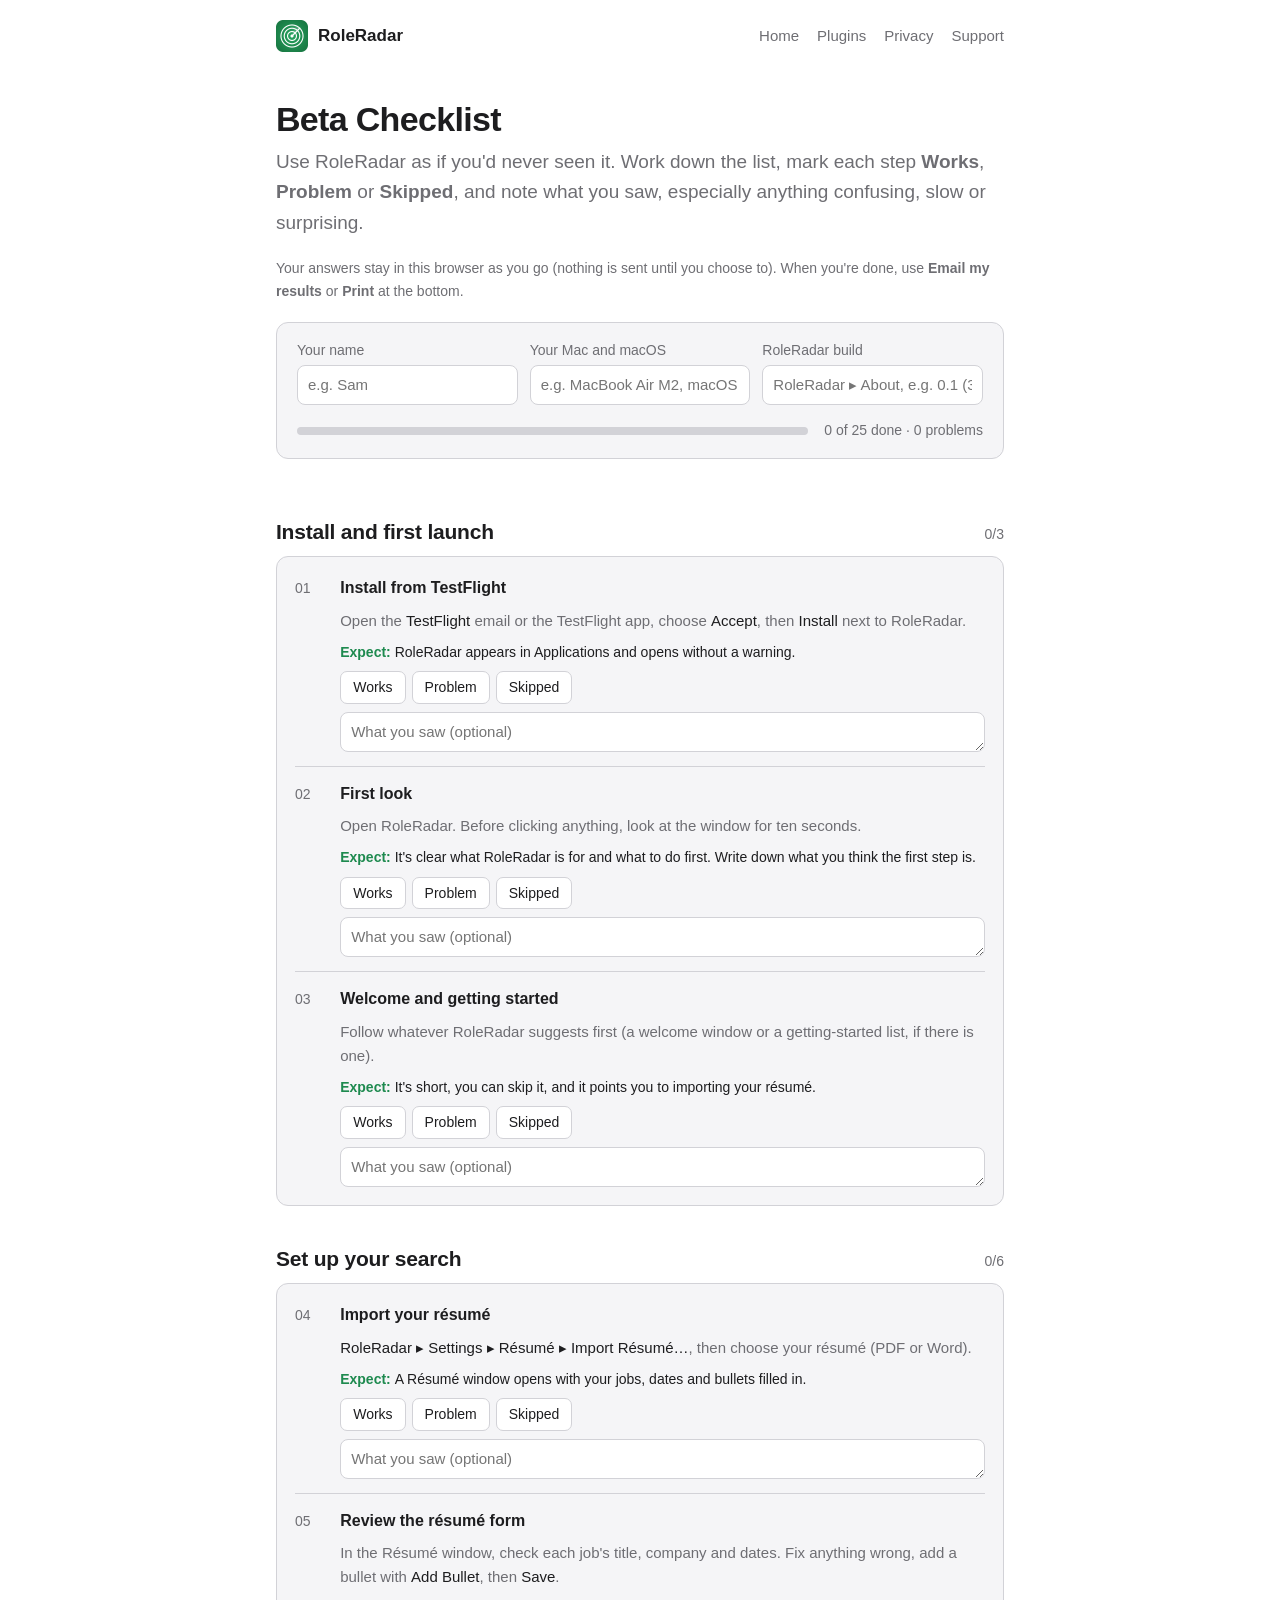
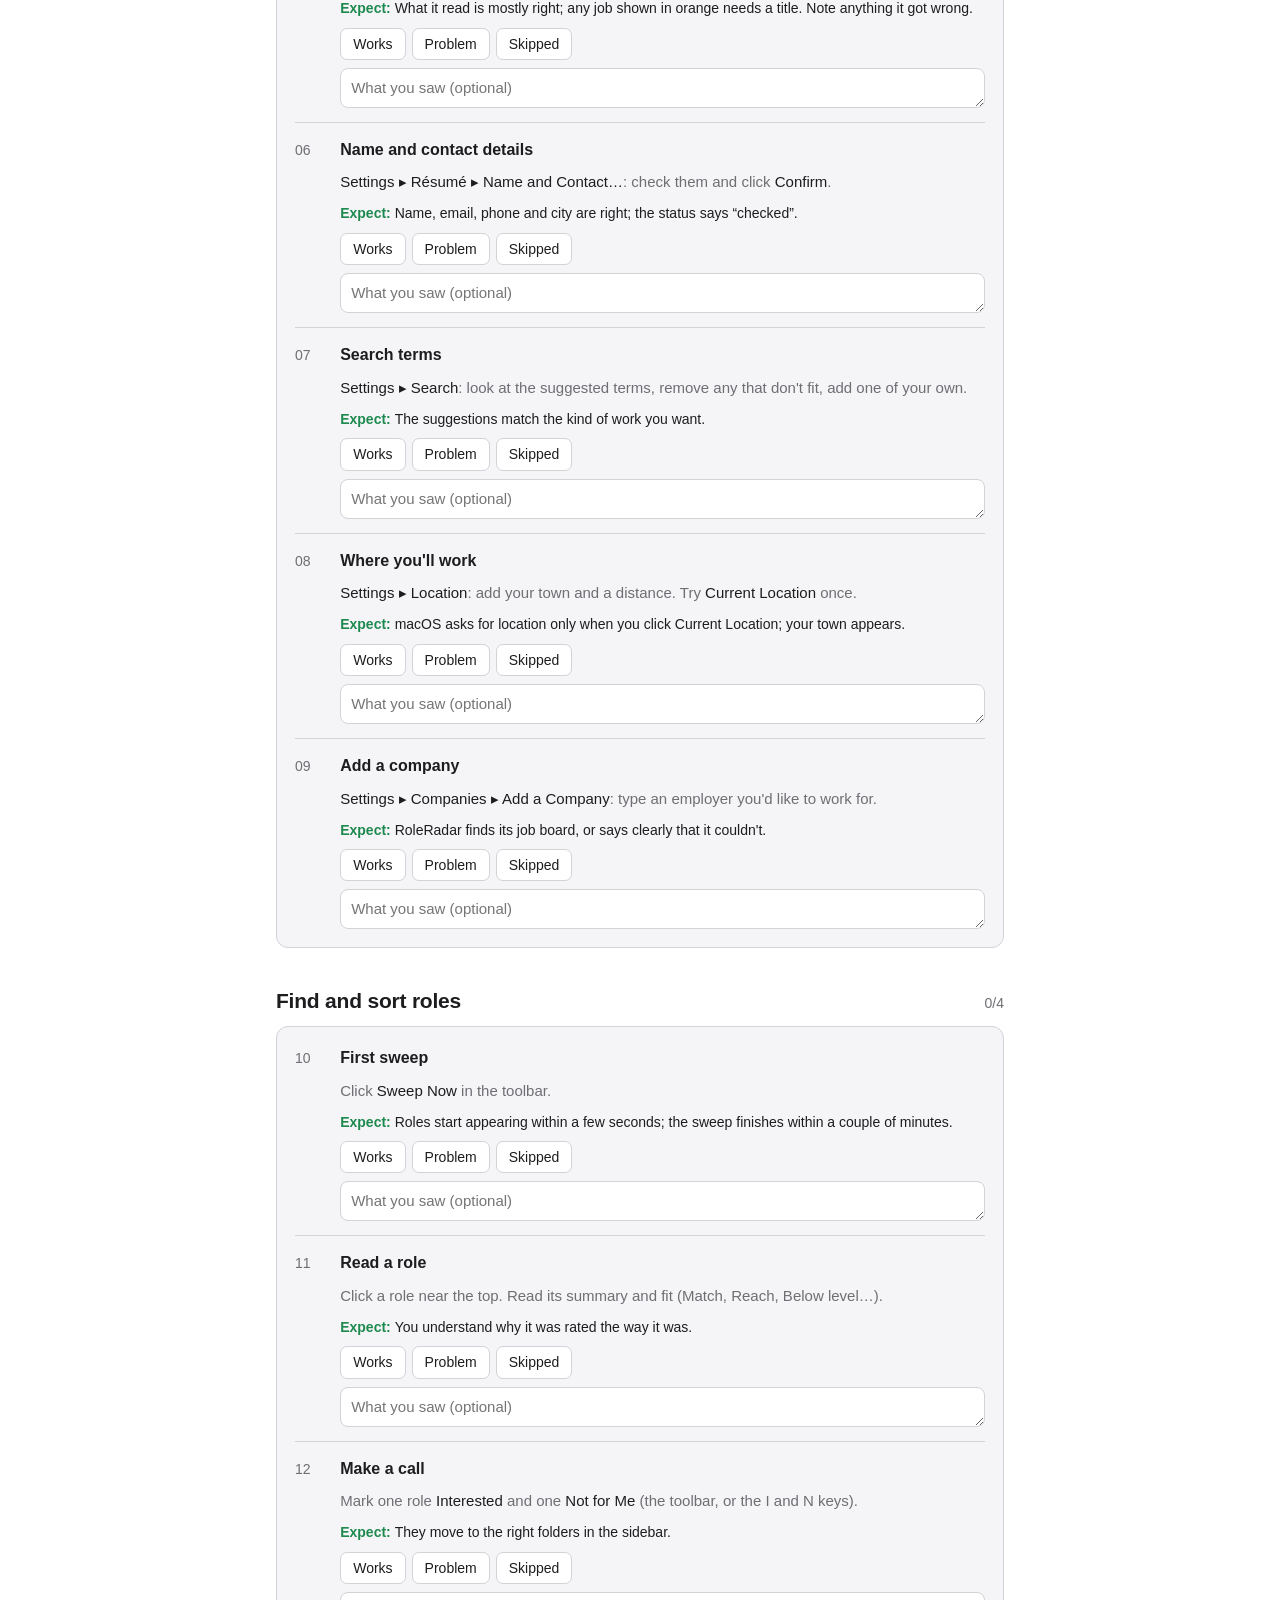
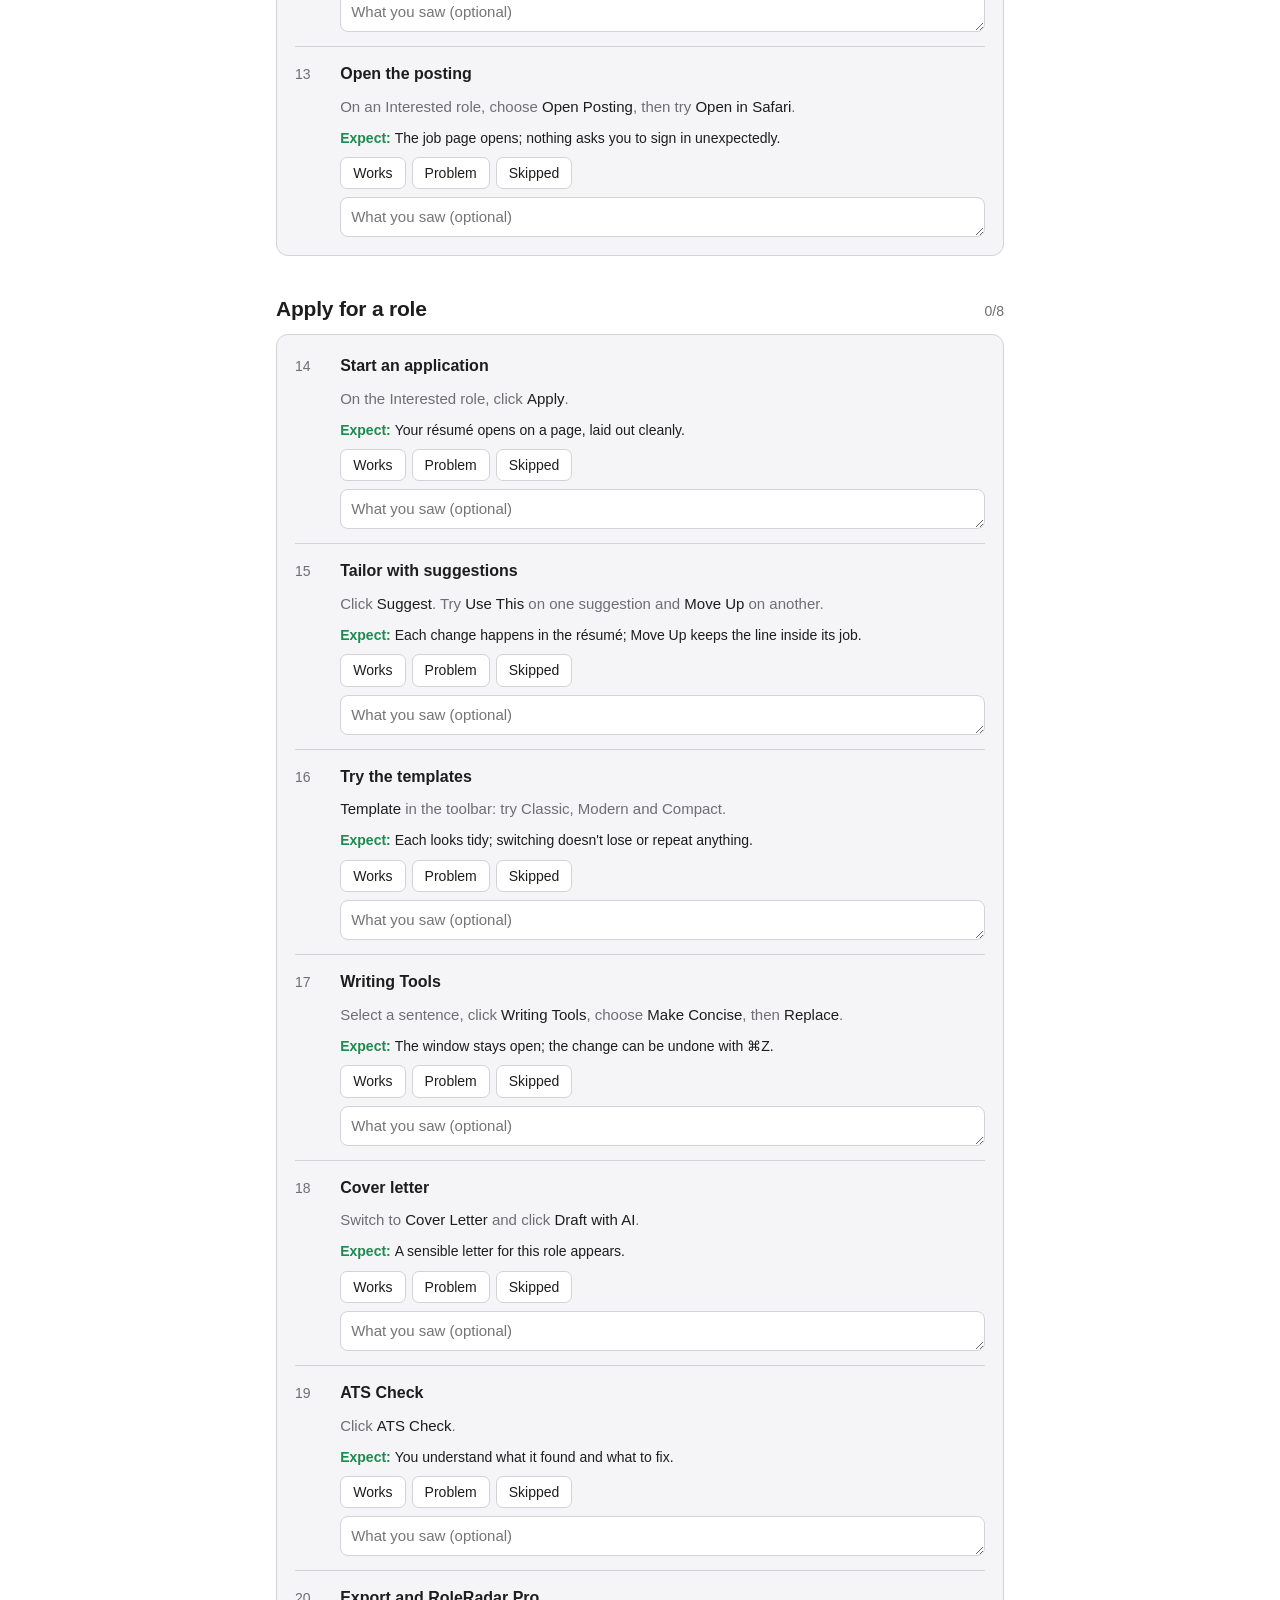
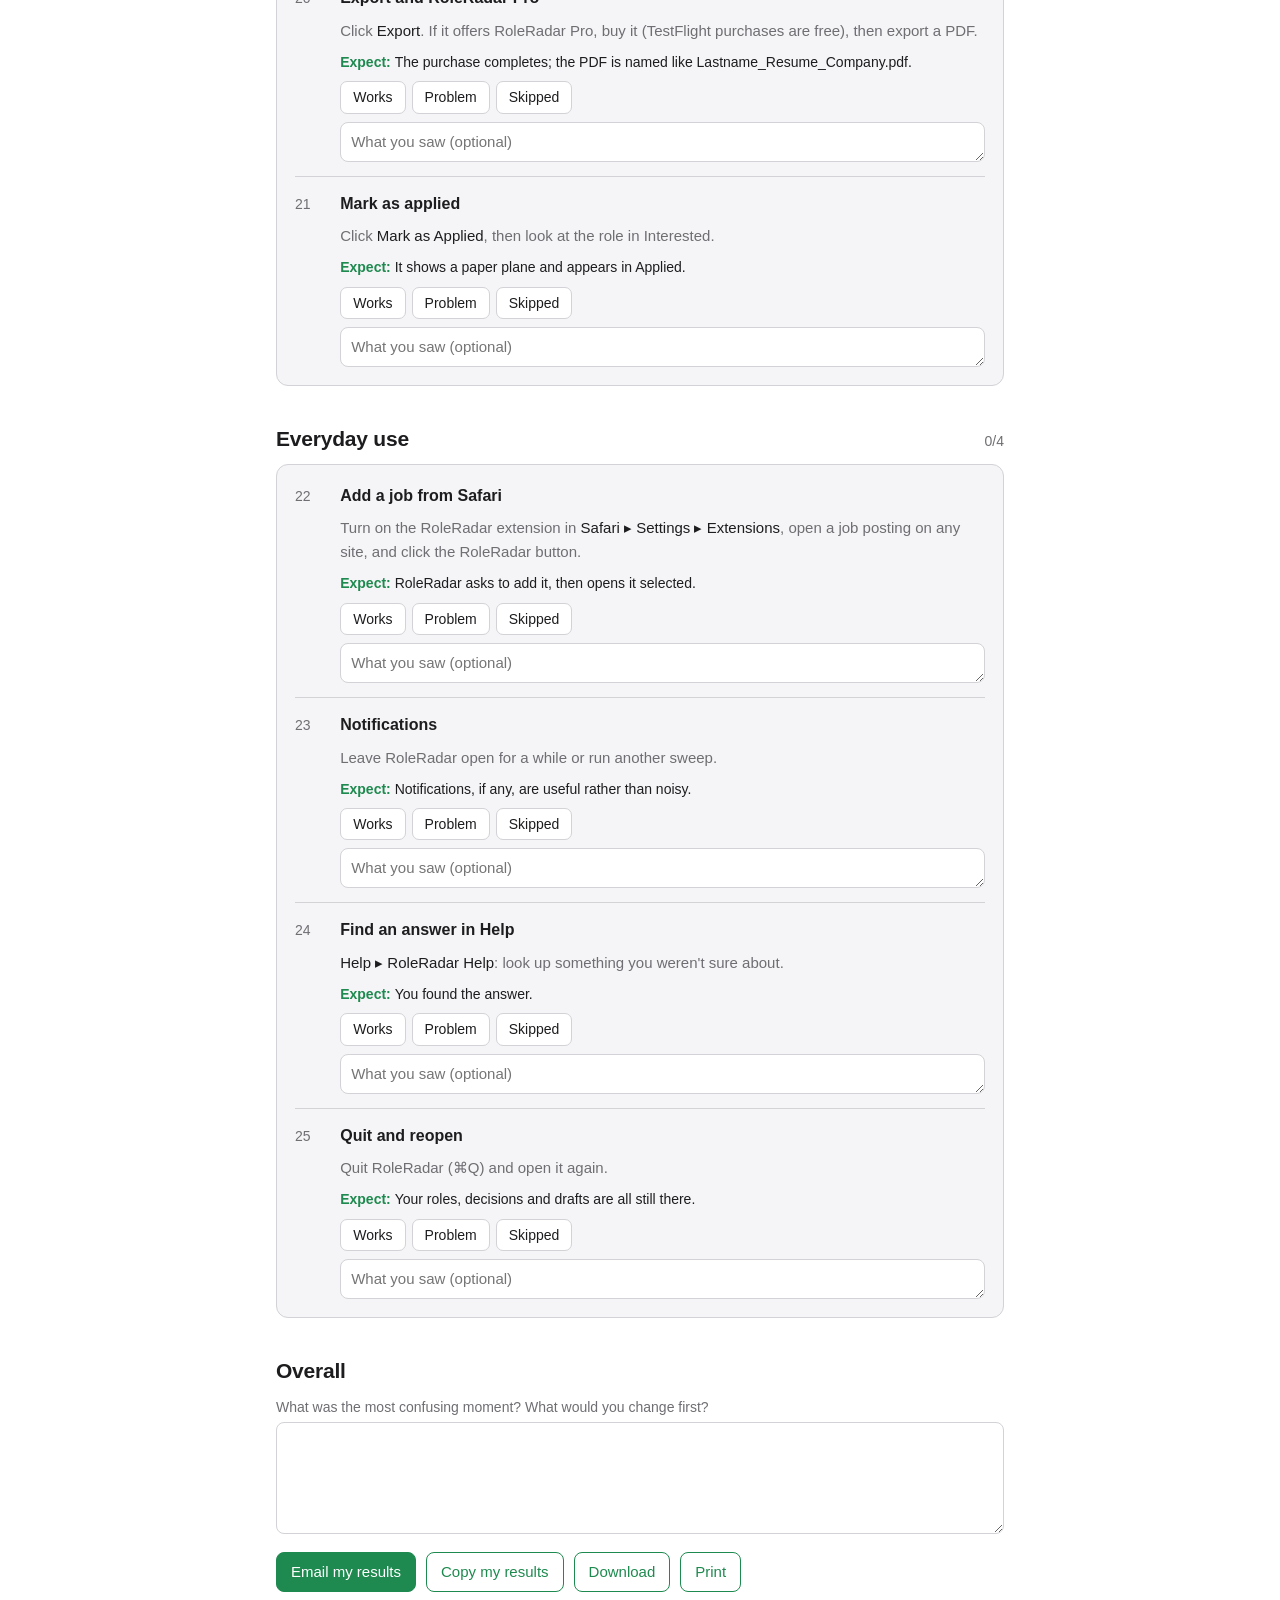
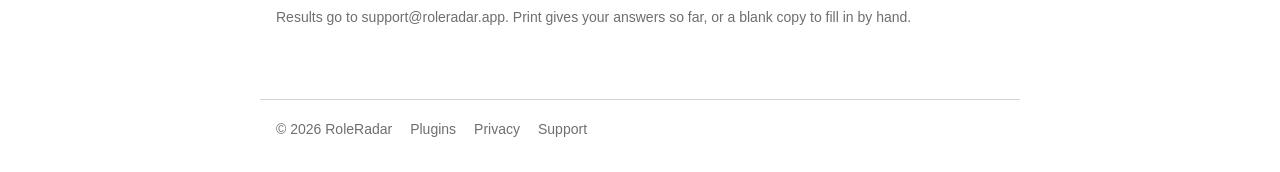
==== commit 8a3f1d65: "Checklist: Print beside Email, Copy and Download Co-Authored-By: Claude Opus 5.5 <noreply@anthropic." ====
--- a/checklist.html
+++ b/checklist.html
@@ -81,7 +81,7 @@
 <main>
 <h1>Beta Checklist</h1>
 <p class="lede">Use RoleRadar as if you'd never seen it. Work down the list, mark each step <b>Works</b>, <b>Problem</b> or <b>Skipped</b>, and note what you saw, especially anything confusing, slow or surprising.</p>
-<p class="meta">Your answers stay in this browser as you go. <b>Print</b> at the bottom prints them (or a blank copy to fill in by hand).</p>
+<p class="meta">Your answers stay in this browser as you go (nothing is sent until you choose to). When you're done, use <b>Email my results</b> or <b>Print</b> at the bottom.</p>
 
 <div class="panel">
   <div class="tester">
@@ -109,9 +109,13 @@
 </label>
 
 <div class="send">
-  <button class="btn" id="printBtn" type="button">Print</button>
-  <span id="sendNote">Prints your answers so far, or a blank copy to fill in by hand.</span>
+  <a class="btn" id="emailBtn" href="mailto:support@roleradar.app">Email my results</a>
+  <button class="btn secondary" id="copyBtn" type="button">Copy my results</button>
+  <button class="btn secondary" id="downloadBtn" type="button">Download</button>
+  <button class="btn secondary" id="printBtn" type="button">Print</button>
+  <span id="sendNote"></span>
 </div>
+<p class="meta">Results go to support@roleradar.app. Print gives your answers so far, or a blank copy to fill in by hand.</p>
 </main>
 <footer class="site">
   <span>© 2026 RoleRadar</span><a href="plugins.html">Plugins</a><a href="privacy.html">Privacy</a><a href="support.html">Support</a>
@@ -199,7 +203,7 @@
       body.append(choices);
       const ta = el("textarea", { id: "note-" + s.id, rows: "1", placeholder: "What you saw (optional)", "aria-label": s.t + " notes" });
       ta.value = state.items[s.id]?.note || "";
-      ta.addEventListener("input", () => { state.items[s.id] = Object.assign(state.items[s.id] || {}, { note: ta.value }); keep(); });
+      ta.addEventListener("input", () => { state.items[s.id] = Object.assign(state.items[s.id] || {}, { note: ta.value }); keep(); updateLinks(); });
       body.append(ta);
       // Printed: tick boxes (the chosen one filled) and the note, or lines to write on.
       const ticks = el("div", { class: "ticks print-only" });
@@ -228,14 +232,41 @@
     const sp = el("span"); sp.style.width = (c[v] / ALL.length * 100) + "%"; sp.style.background = color; m.append(sp);
   }
   m.setAttribute("aria-label", `${done} of ${ALL.length} steps done, ${c.problem} problems`);
+  if (typeof updateLinks === "function") updateLinks();
 }
 
 
 for (const k of ["tester", "mac", "build", "overall"]) {
   const f = document.getElementById(k);
   f.value = state[k] || "";
-  f.addEventListener("input", () => { state[k] = f.value; keep(); });
-}
+  f.addEventListener("input", () => { state[k] = f.value; keep(); updateLinks(); });
+}
+function summary() {
+  const lines = [`RoleRadar beta: ${state.tester || "tester"} · ${state.mac || "Mac?"} · build ${state.build || "?"}`];
+  for (const g of GROUPS) {
+    lines.push("", g.title.toUpperCase());
+    for (const s of g.steps) {
+      const it = state.items[s.id] || {};
+      lines.push(`- ${s.t}: ${it.status ? LABELS[it.status] : "not done"}${it.note ? " — " + it.note : ""}`);
+    }
+  }
+  if (state.overall) lines.push("", "OVERALL", state.overall);
+  return lines.join("\n");
+}
+function updateLinks() {
+  const subject = `RoleRadar beta results${state.tester ? " — " + state.tester : ""}`;
+  document.getElementById("emailBtn").href = "mailto:support@roleradar.app?subject=" + encodeURIComponent(subject) + "&body=" + encodeURIComponent(summary());
+}
+document.getElementById("copyBtn").addEventListener("click", async () => {
+  const note = document.getElementById("sendNote");
+  try { await navigator.clipboard.writeText(summary()); note.textContent = "Copied."; }
+  catch { note.textContent = "Couldn't copy; use Download instead."; }
+});
+document.getElementById("downloadBtn").addEventListener("click", () => {
+  const blob = new Blob([summary()], { type: "text/plain" });
+  const a = el("a", { href: URL.createObjectURL(blob), download: `RoleRadar-beta-${(state.tester || "results").replace(/[^A-Za-z0-9-]+/g, "-")}.txt` });
+  document.body.append(a); a.click(); a.remove();
+});
 document.getElementById("printBtn").addEventListener("click", () => { render(); printFields(); window.print(); });
 
 /* The tester's details and overall answer as plain text for printing (inputs don't print well). */
@@ -252,7 +283,7 @@
   }
 }
 window.addEventListener("beforeprint", () => { render(); printFields(); });
-render();
+render(); updateLinks();
 </script>
 </body>
 </html>
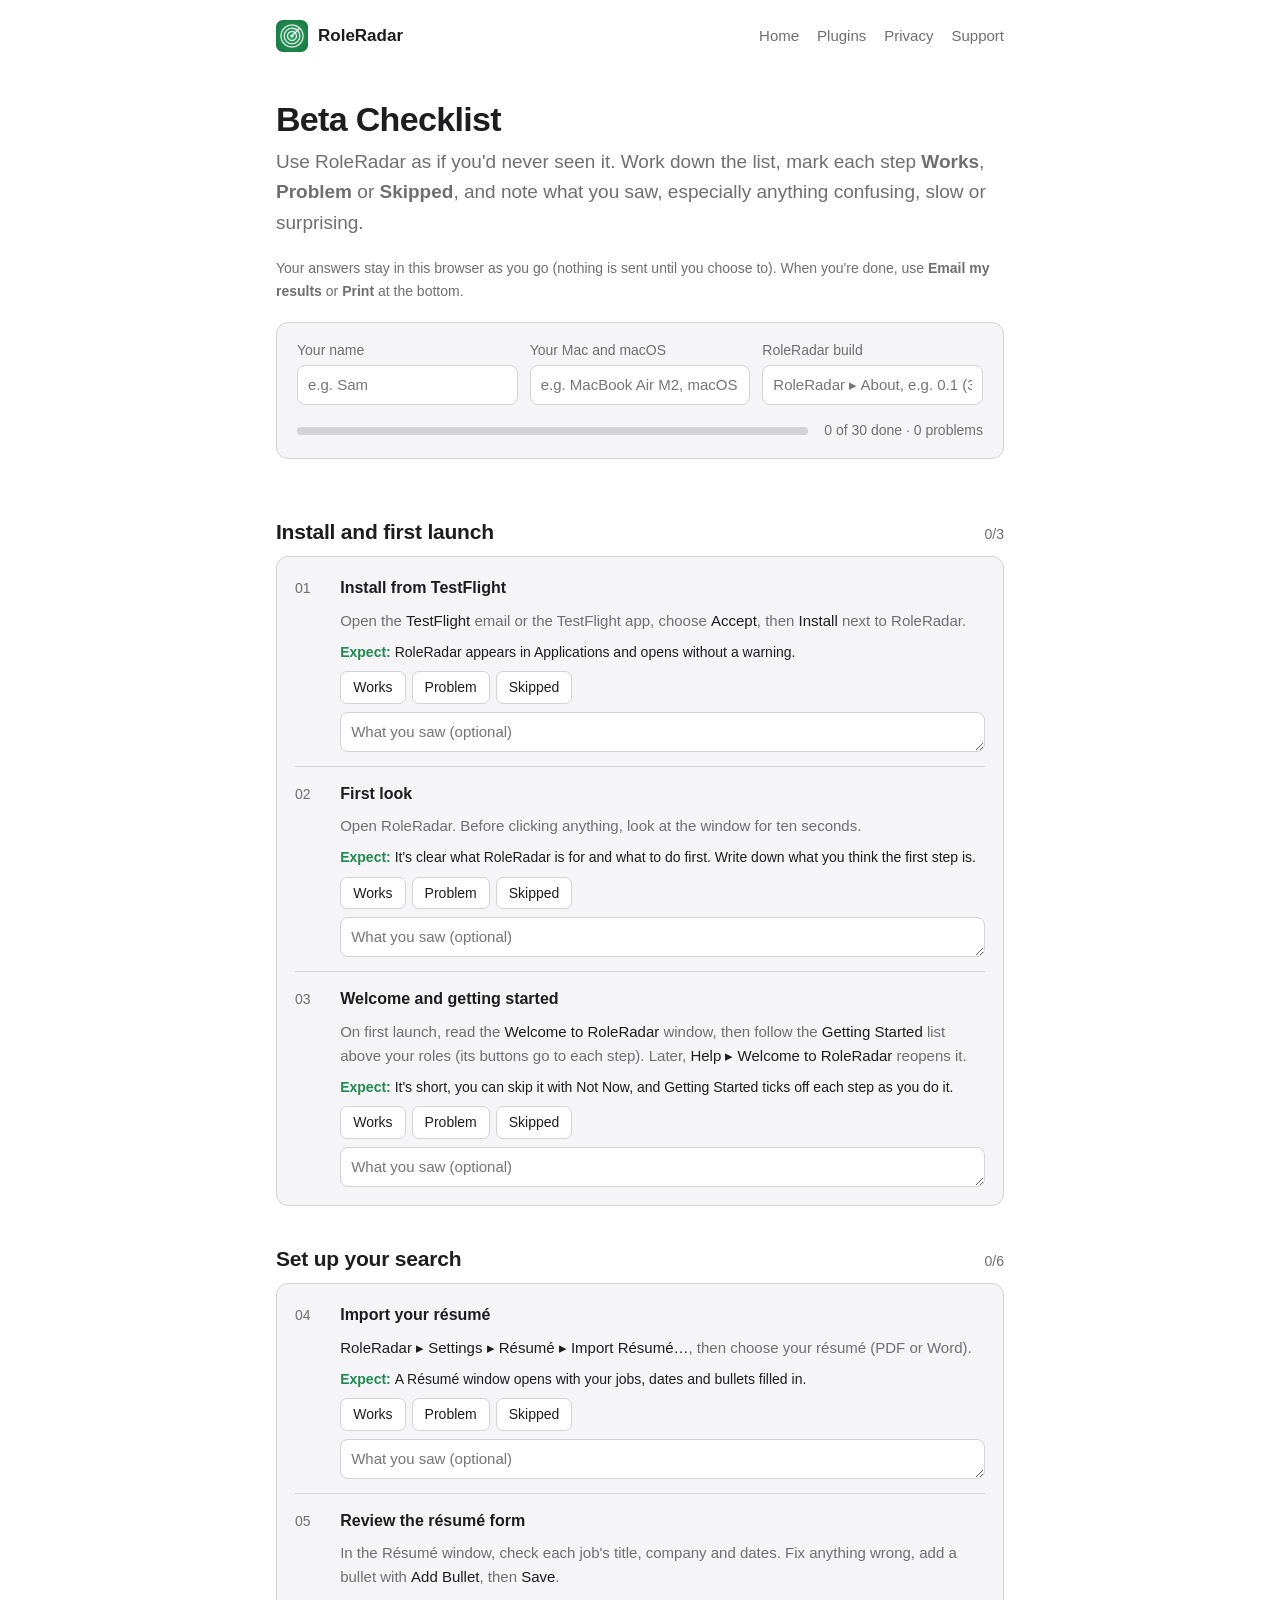
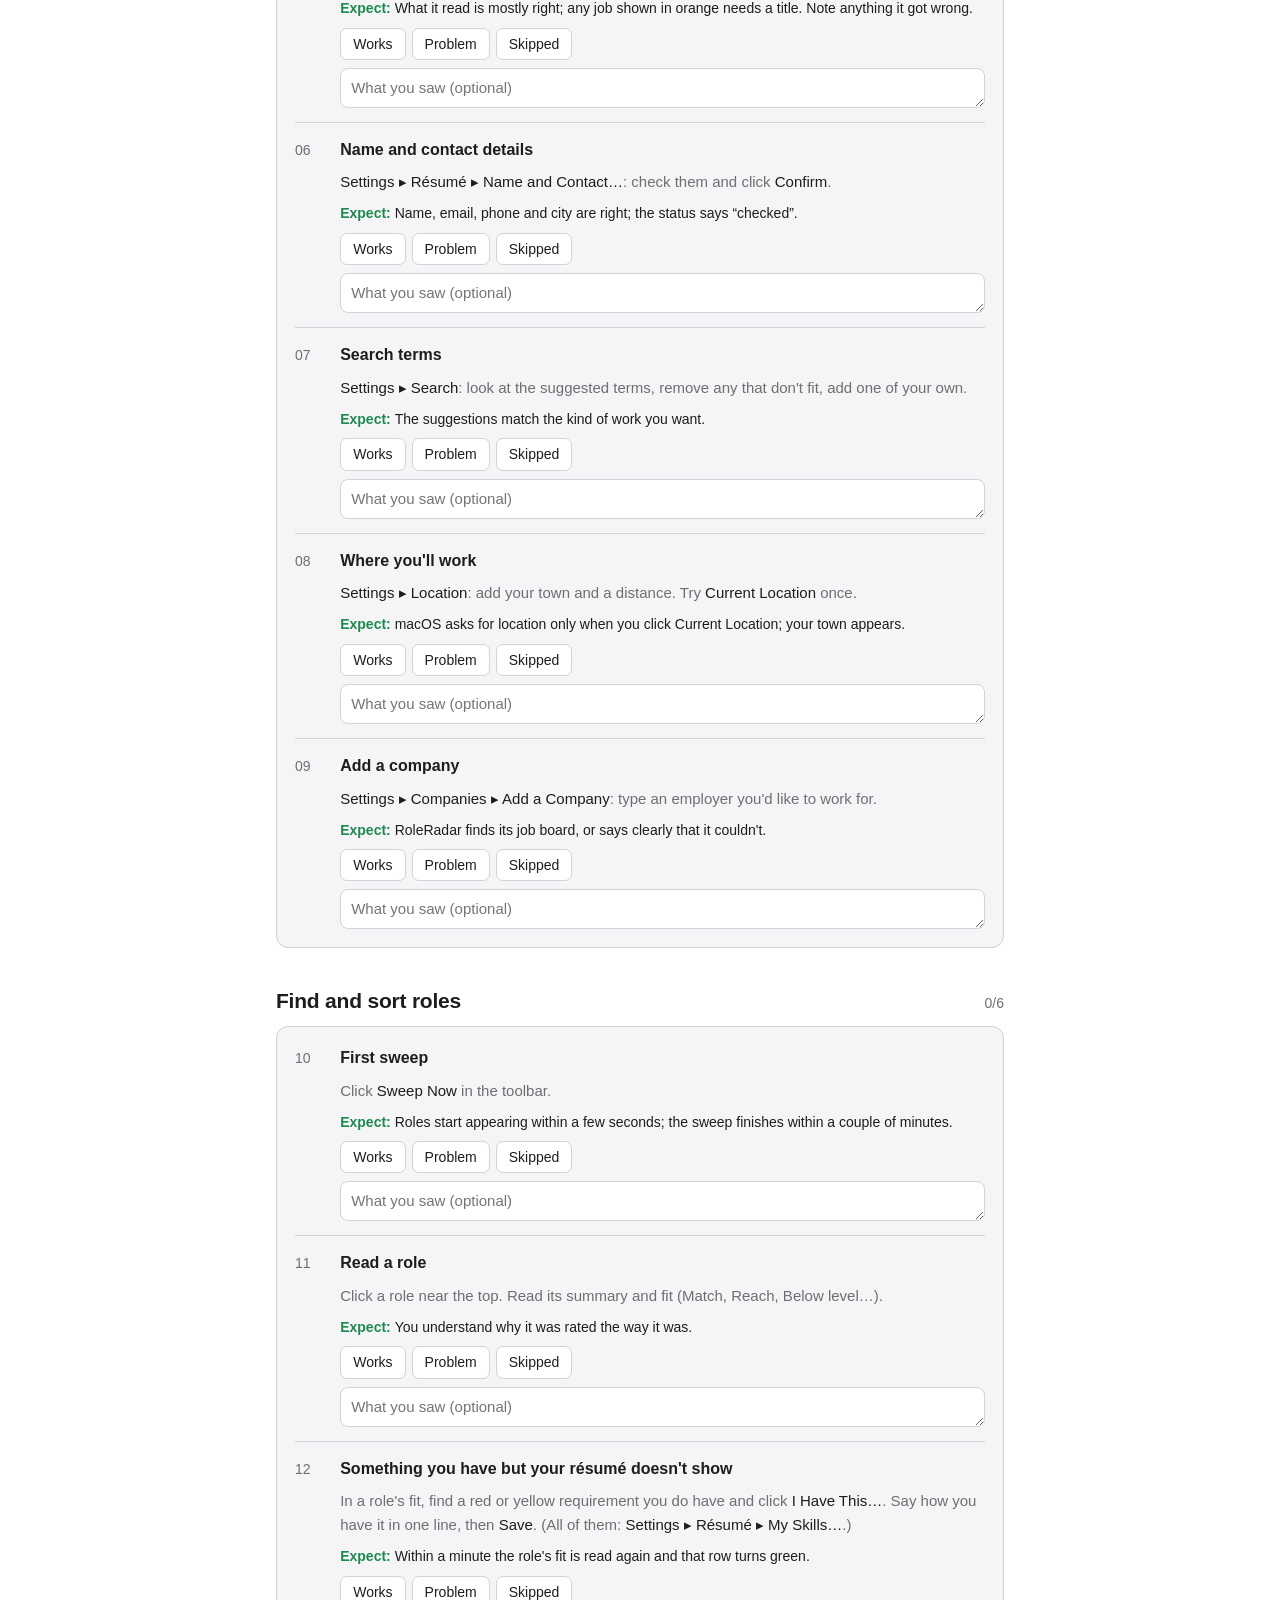
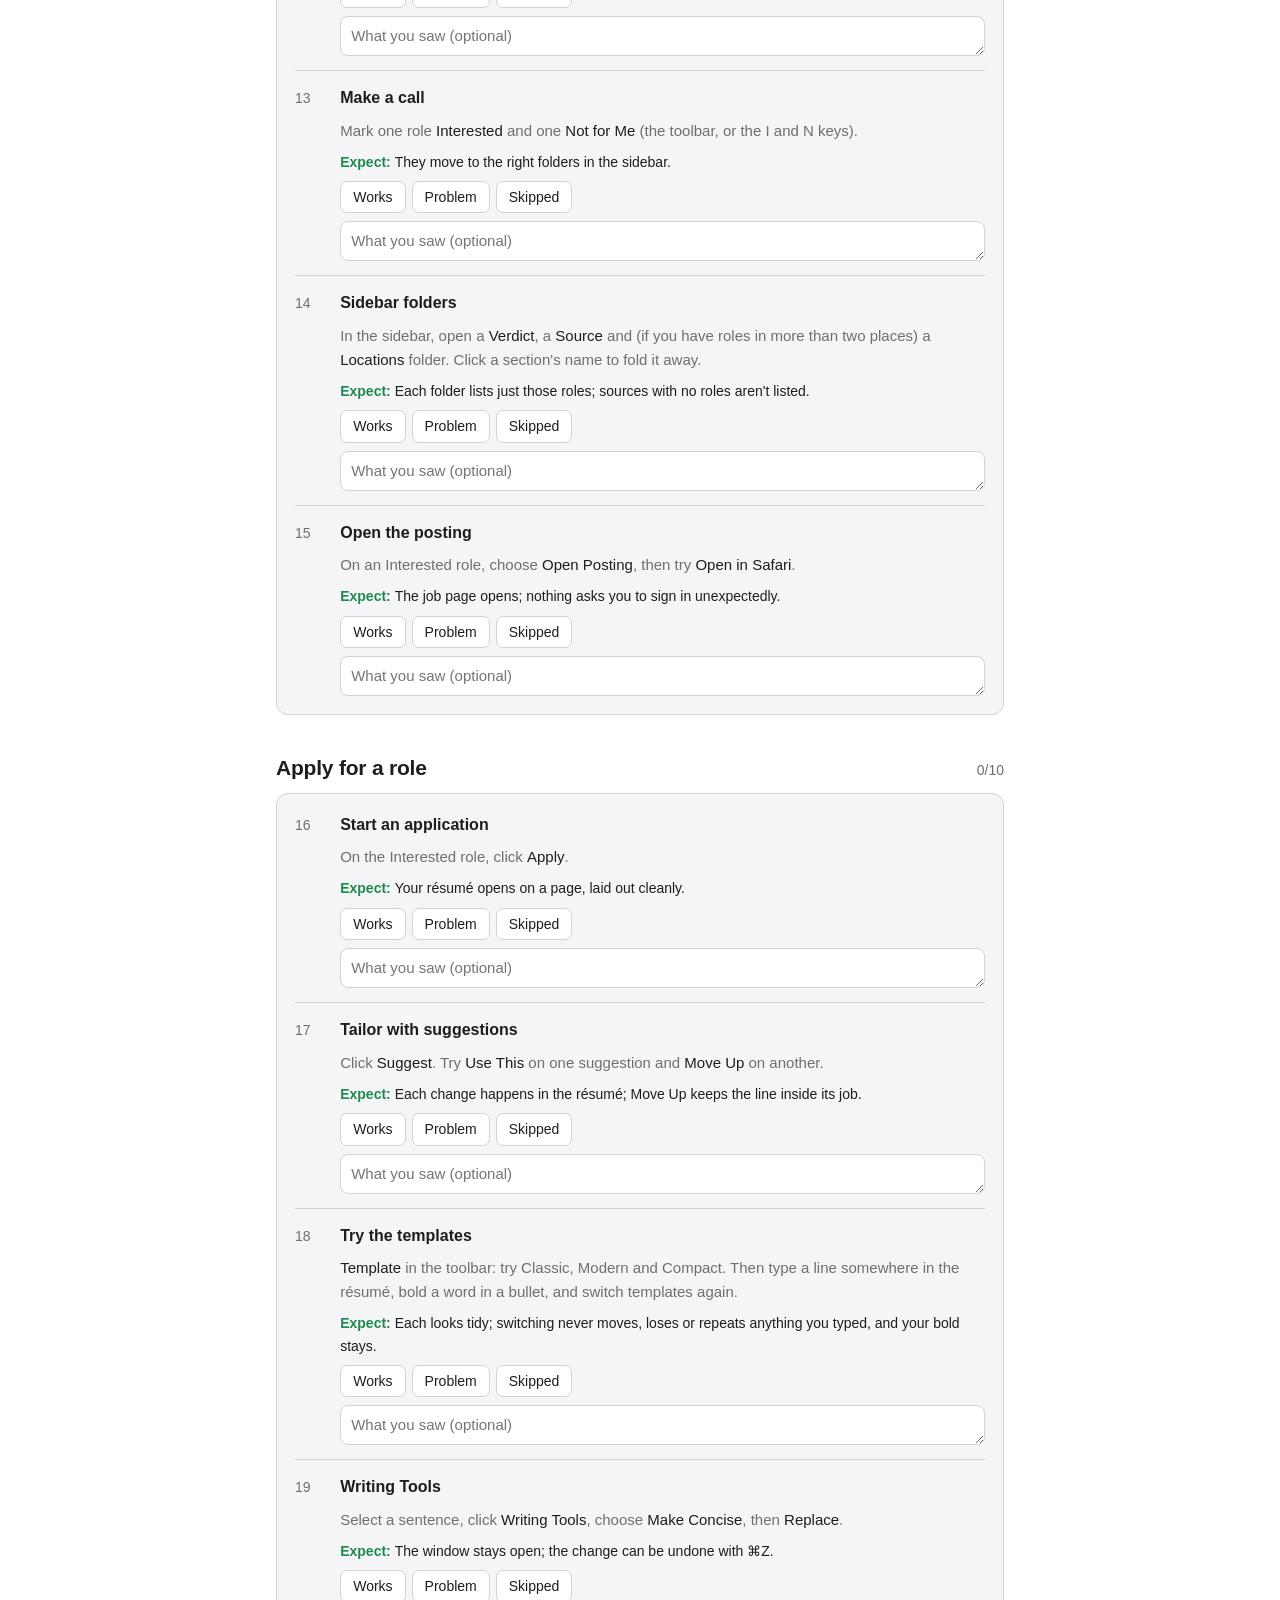
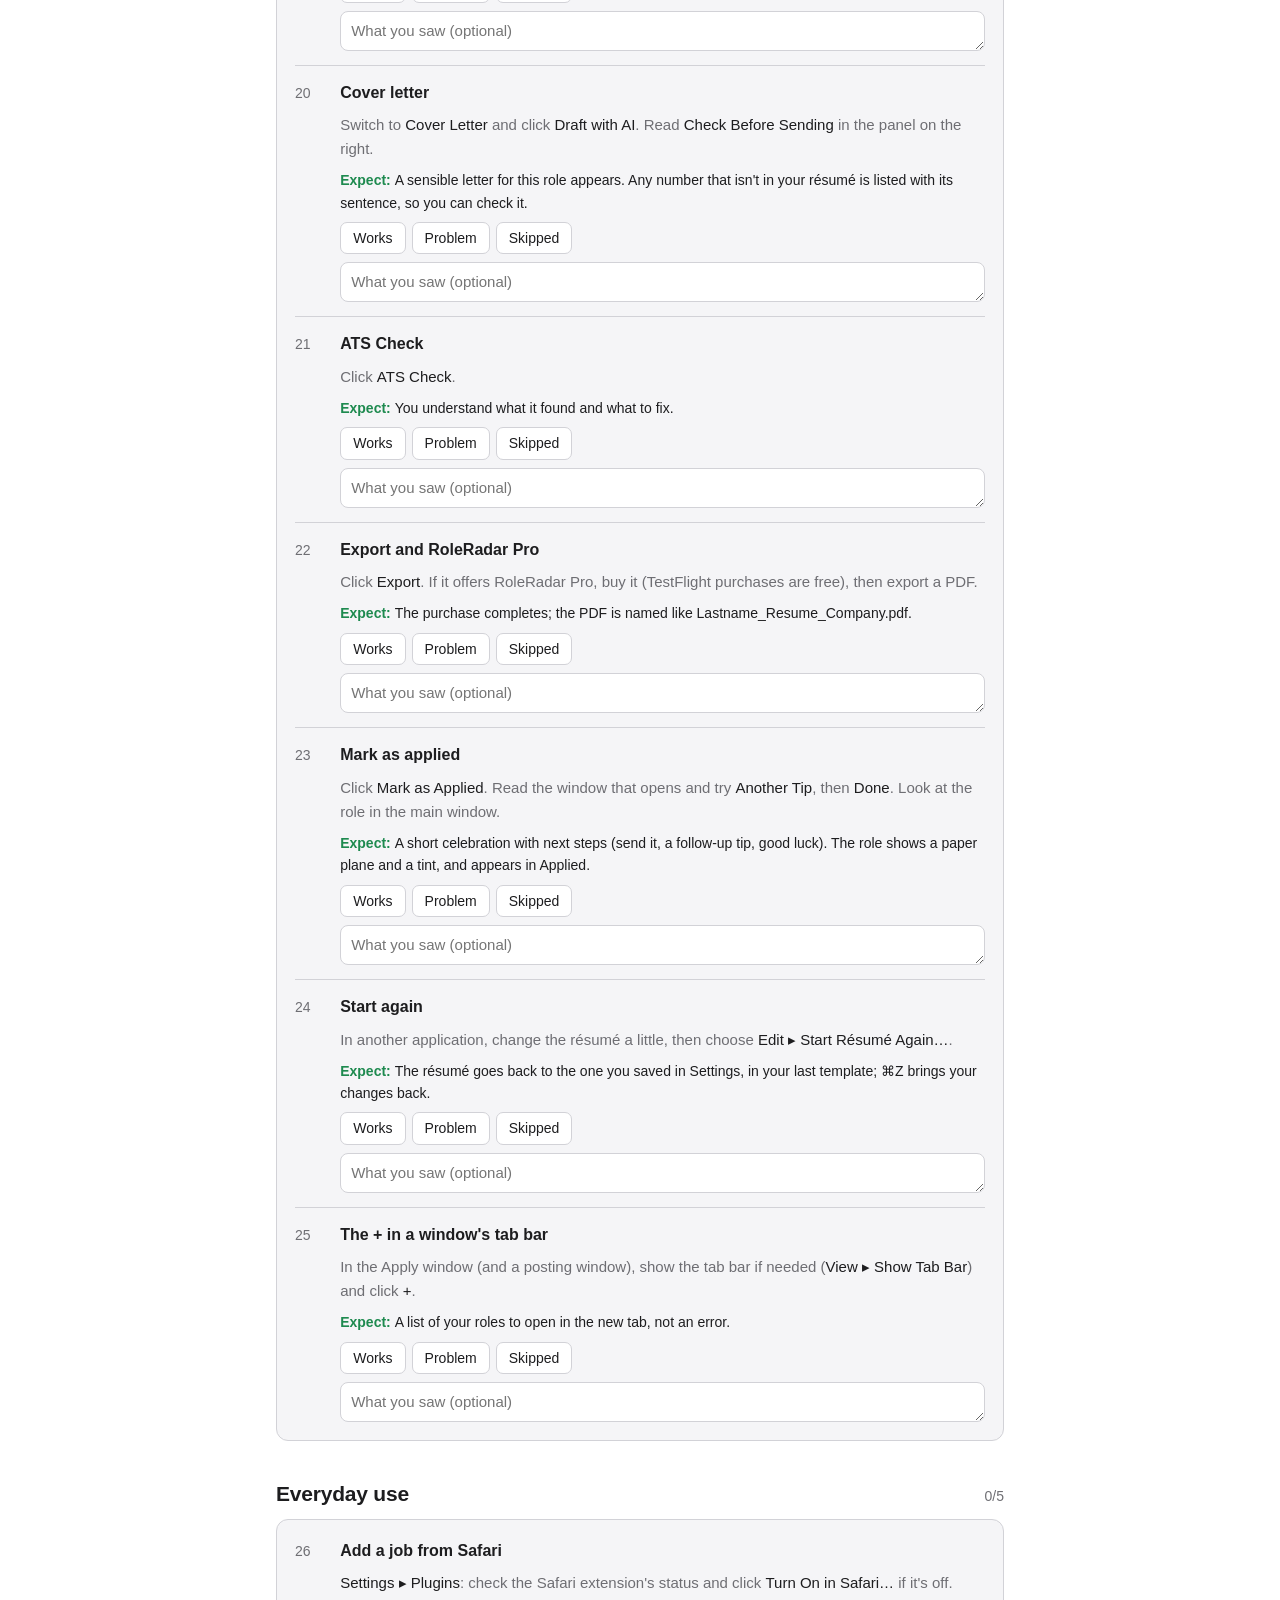
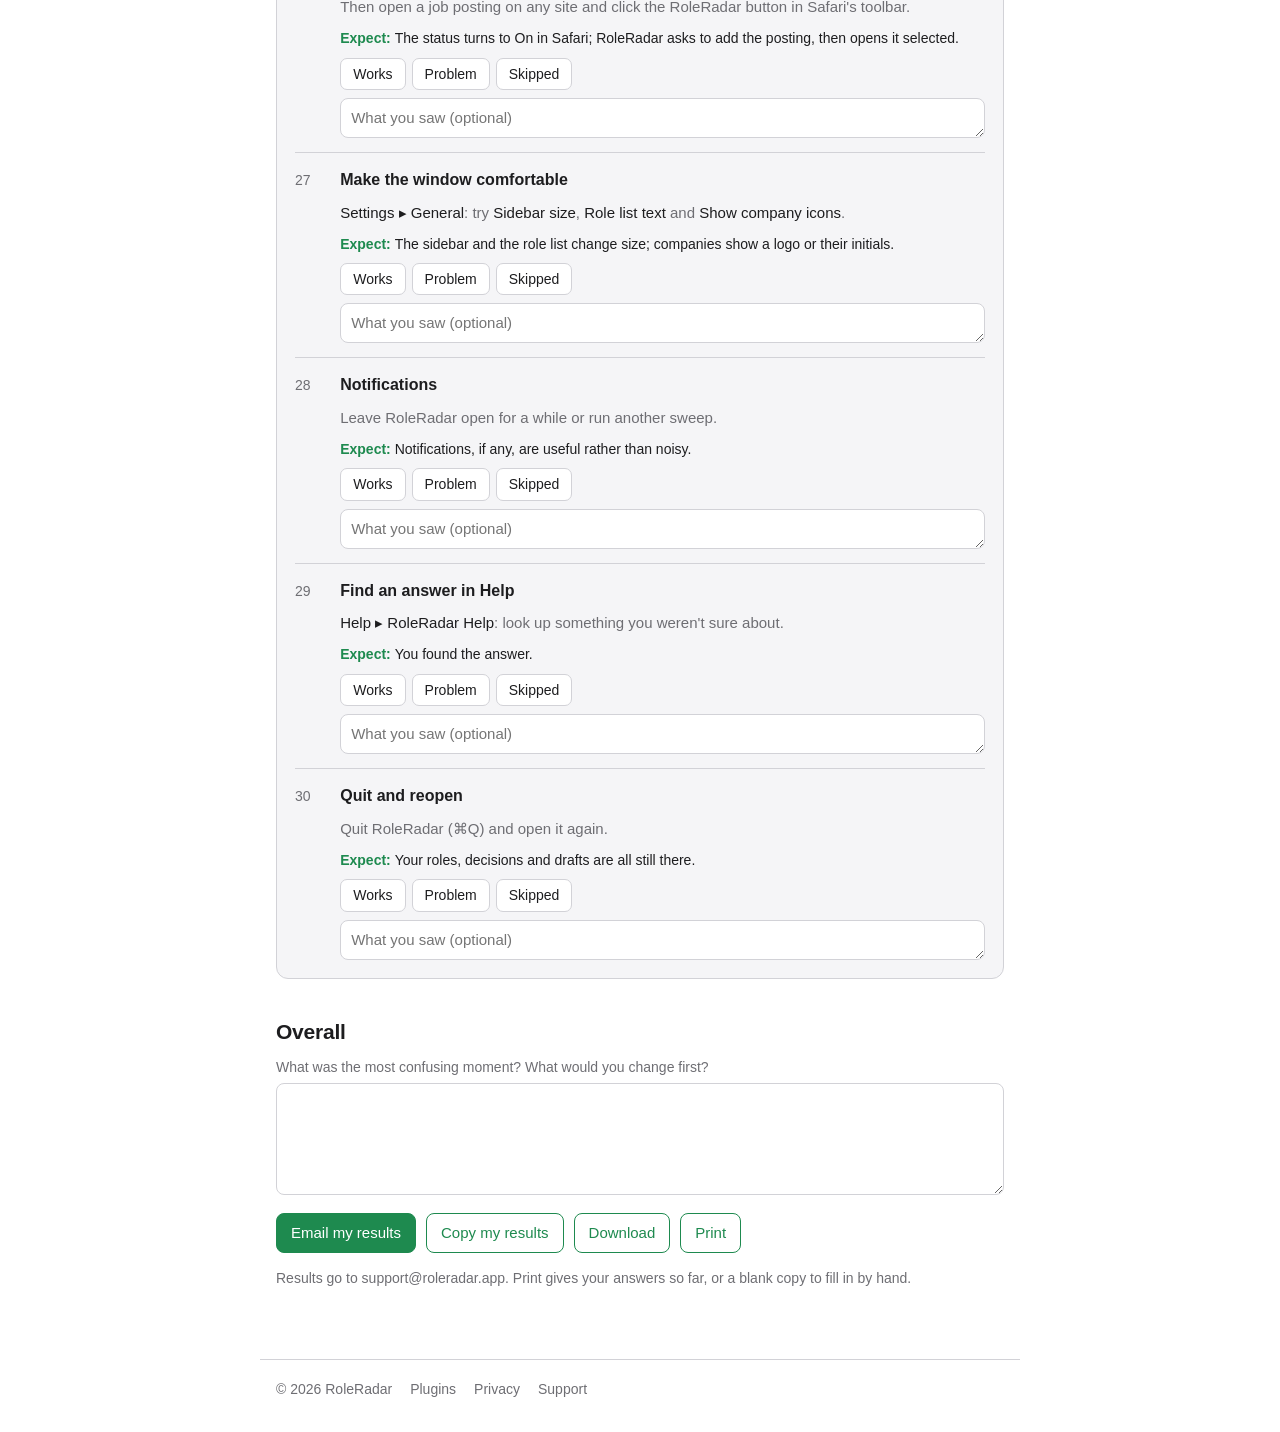
==== commit 81249e77: "Checklist: My Skills, sidebar folders, Start Again, the + tab, appearance settings; updated welcome," ====
--- a/checklist.html
+++ b/checklist.html
@@ -125,7 +125,7 @@
   { id: "install", title: "Install and first launch", steps: [
     { id: "tf-install", t: "Install from TestFlight", how: "Open the <b>TestFlight</b> email or the TestFlight app, choose <b>Accept</b>, then <b>Install</b> next to RoleRadar.", expect: "RoleRadar appears in Applications and opens without a warning." },
     { id: "first-look", t: "First look", how: "Open RoleRadar. Before clicking anything, look at the window for ten seconds.", expect: "It's clear what RoleRadar is for and what to do first. Write down what you think the first step is." },
-    { id: "welcome", t: "Welcome and getting started", how: "Follow whatever RoleRadar suggests first (a welcome window or a getting-started list, if there is one).", expect: "It's short, you can skip it, and it points you to importing your résumé." },
+    { id: "welcome", t: "Welcome and getting started", how: "On first launch, read the <b>Welcome to RoleRadar</b> window, then follow the <b>Getting Started</b> list above your roles (its buttons go to each step). Later, <b>Help ▸ Welcome to RoleRadar</b> reopens it.", expect: "It's short, you can skip it with Not Now, and Getting Started ticks off each step as you do it." },
   ]},
   { id: "setup", title: "Set up your search", steps: [
     { id: "import", t: "Import your résumé", how: "<b>RoleRadar ▸ Settings ▸ Résumé ▸ Import Résumé…</b>, then choose your résumé (PDF or Word).", expect: "A Résumé window opens with your jobs, dates and bullets filled in." },
@@ -138,21 +138,26 @@
   { id: "sweep", title: "Find and sort roles", steps: [
     { id: "sweep-now", t: "First sweep", how: "Click <b>Sweep Now</b> in the toolbar.", expect: "Roles start appearing within a few seconds; the sweep finishes within a couple of minutes." },
     { id: "fit", t: "Read a role", how: "Click a role near the top. Read its summary and fit (Match, Reach, Below level…).", expect: "You understand why it was rated the way it was." },
+    { id: "my-skills", t: "Something you have but your résumé doesn't show", how: "In a role's fit, find a red or yellow requirement you do have and click <b>I Have This…</b>. Say how you have it in one line, then <b>Save</b>. (All of them: <b>Settings ▸ Résumé ▸ My Skills…</b>.)", expect: "Within a minute the role's fit is read again and that row turns green." },
     { id: "triage", t: "Make a call", how: "Mark one role <b>Interested</b> and one <b>Not for Me</b> (the toolbar, or the I and N keys).", expect: "They move to the right folders in the sidebar." },
+    { id: "folders", t: "Sidebar folders", how: "In the sidebar, open a <b>Verdict</b>, a <b>Source</b> and (if you have roles in more than two places) a <b>Locations</b> folder. Click a section's name to fold it away.", expect: "Each folder lists just those roles; sources with no roles aren't listed." },
     { id: "posting", t: "Open the posting", how: "On an Interested role, choose <b>Open Posting</b>, then try <b>Open in Safari</b>.", expect: "The job page opens; nothing asks you to sign in unexpectedly." },
   ]},
   { id: "apply", title: "Apply for a role", steps: [
     { id: "apply-open", t: "Start an application", how: "On the Interested role, click <b>Apply</b>.", expect: "Your résumé opens on a page, laid out cleanly." },
     { id: "suggest", t: "Tailor with suggestions", how: "Click <b>Suggest</b>. Try <b>Use This</b> on one suggestion and <b>Move Up</b> on another.", expect: "Each change happens in the résumé; Move Up keeps the line inside its job." },
-    { id: "template", t: "Try the templates", how: "<b>Template</b> in the toolbar: try Classic, Modern and Compact.", expect: "Each looks tidy; switching doesn't lose or repeat anything." },
+    { id: "template", t: "Try the templates", how: "<b>Template</b> in the toolbar: try Classic, Modern and Compact. Then type a line somewhere in the résumé, bold a word in a bullet, and switch templates again.", expect: "Each looks tidy; switching never moves, loses or repeats anything you typed, and your bold stays." },
     { id: "writing-tools", t: "Writing Tools", how: "Select a sentence, click <b>Writing Tools</b>, choose <b>Make Concise</b>, then <b>Replace</b>.", expect: "The window stays open; the change can be undone with ⌘Z." },
-    { id: "letter", t: "Cover letter", how: "Switch to <b>Cover Letter</b> and click <b>Draft with AI</b>.", expect: "A sensible letter for this role appears." },
+    { id: "letter", t: "Cover letter", how: "Switch to <b>Cover Letter</b> and click <b>Draft with AI</b>. Read <b>Check Before Sending</b> in the panel on the right.", expect: "A sensible letter for this role appears. Any number that isn't in your résumé is listed with its sentence, so you can check it." },
     { id: "ats", t: "ATS Check", how: "Click <b>ATS Check</b>.", expect: "You understand what it found and what to fix." },
     { id: "pro", t: "Export and RoleRadar Pro", how: "Click <b>Export</b>. If it offers RoleRadar Pro, buy it (TestFlight purchases are free), then export a PDF.", expect: "The purchase completes; the PDF is named like Lastname_Resume_Company.pdf." },
-    { id: "applied", t: "Mark as applied", how: "Click <b>Mark as Applied</b>, then look at the role in Interested.", expect: "It shows a paper plane and appears in Applied." },
+    { id: "applied", t: "Mark as applied", how: "Click <b>Mark as Applied</b>. Read the window that opens and try <b>Another Tip</b>, then <b>Done</b>. Look at the role in the main window.", expect: "A short celebration with next steps (send it, a follow-up tip, good luck). The role shows a paper plane and a tint, and appears in Applied." },
+    { id: "start-again", t: "Start again", how: "In another application, change the résumé a little, then choose <b>Edit ▸ Start Résumé Again…</b>.", expect: "The résumé goes back to the one you saved in Settings, in your last template; ⌘Z brings your changes back." },
+    { id: "plus-tab", t: "The + in a window's tab bar", how: "In the Apply window (and a posting window), show the tab bar if needed (<b>View ▸ Show Tab Bar</b>) and click <b>+</b>.", expect: "A list of your roles to open in the new tab, not an error." },
   ]},
   { id: "everyday", title: "Everyday use", steps: [
-    { id: "safari", t: "Add a job from Safari", how: "Turn on the RoleRadar extension in <b>Safari ▸ Settings ▸ Extensions</b>, open a job posting on any site, and click the RoleRadar button.", expect: "RoleRadar asks to add it, then opens it selected." },
+    { id: "safari", t: "Add a job from Safari", how: "<b>Settings ▸ Plugins</b>: check the Safari extension's status and click <b>Turn On in Safari…</b> if it's off. Then open a job posting on any site and click the RoleRadar button in Safari's toolbar.", expect: "The status turns to On in Safari; RoleRadar asks to add the posting, then opens it selected." },
+    { id: "appearance", t: "Make the window comfortable", how: "<b>Settings ▸ General</b>: try <b>Sidebar size</b>, <b>Role list text</b> and <b>Show company icons</b>.", expect: "The sidebar and the role list change size; companies show a logo or their initials." },
     { id: "notify", t: "Notifications", how: "Leave RoleRadar open for a while or run another sweep.", expect: "Notifications, if any, are useful rather than noisy." },
     { id: "help", t: "Find an answer in Help", how: "<b>Help ▸ RoleRadar Help</b>: look up something you weren't sure about.", expect: "You found the answer." },
     { id: "relaunch", t: "Quit and reopen", how: "Quit RoleRadar (⌘Q) and open it again.", expect: "Your roles, decisions and drafts are all still there." },
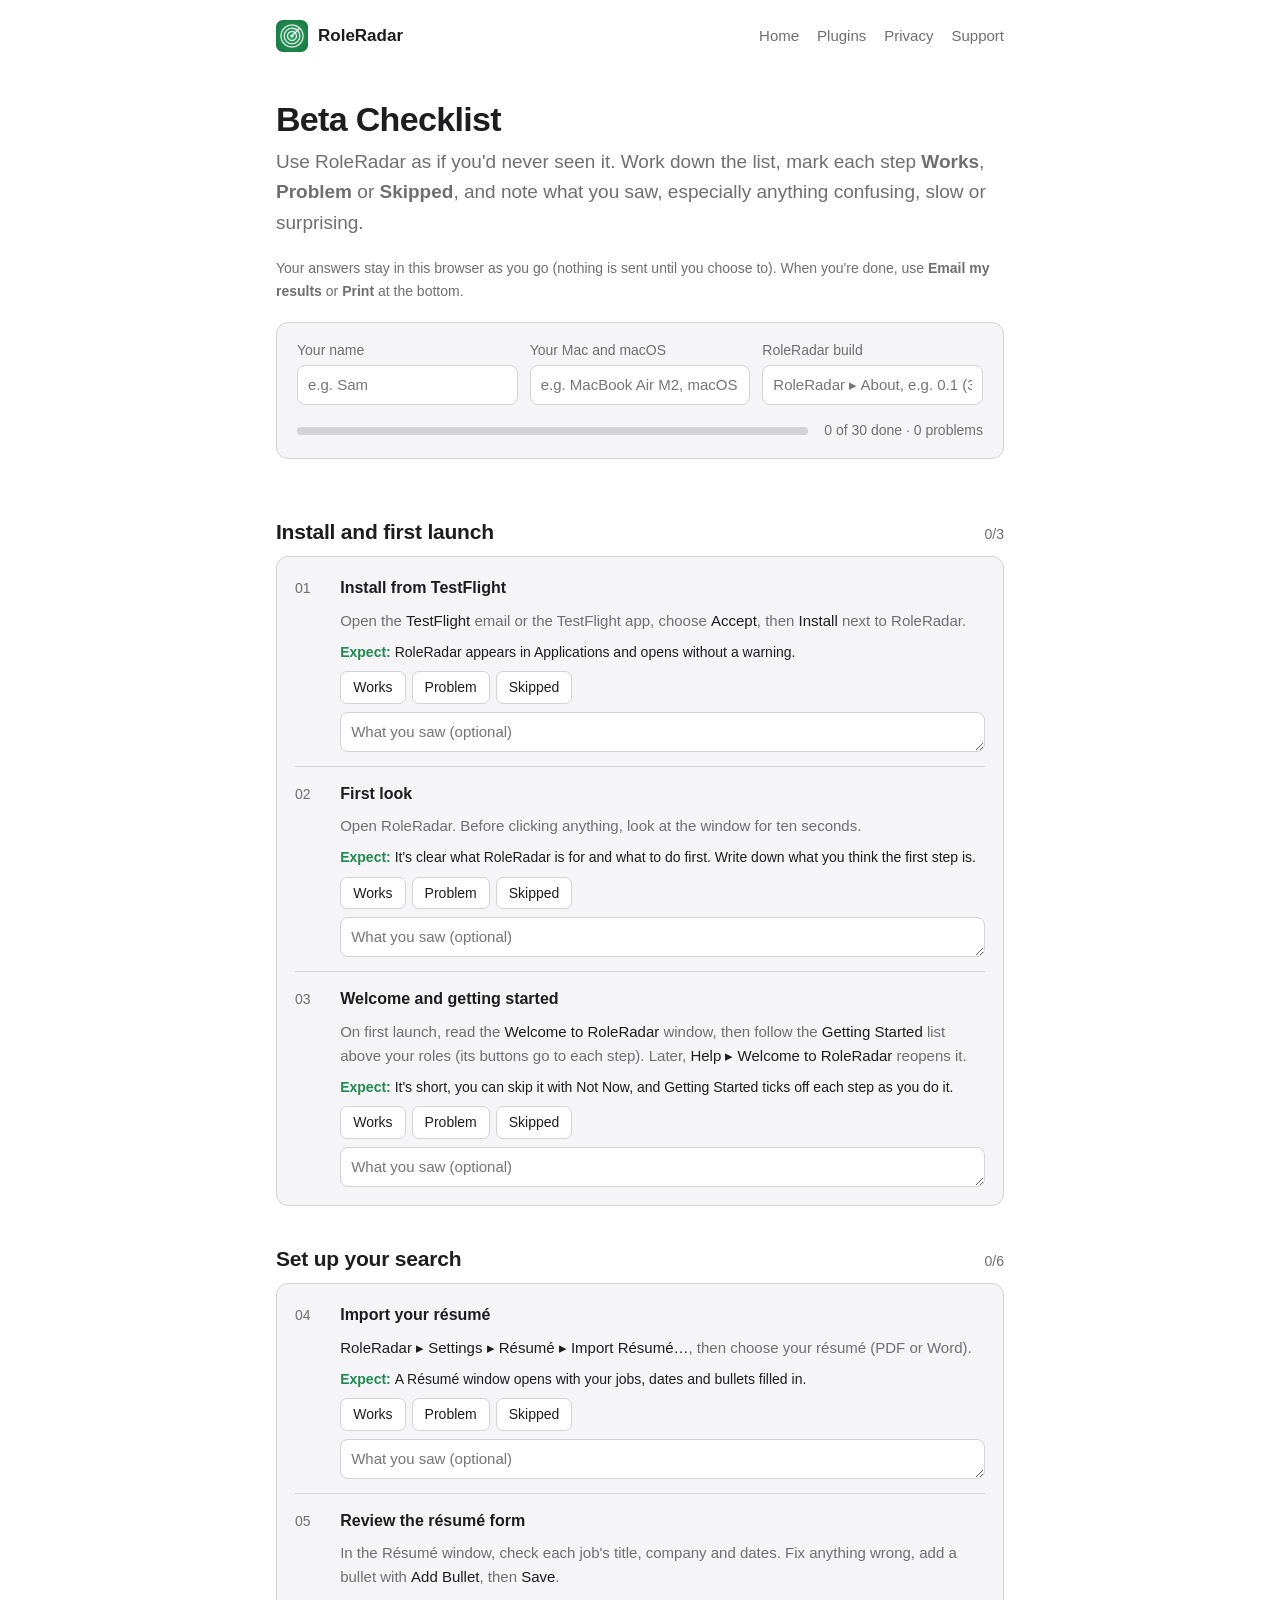
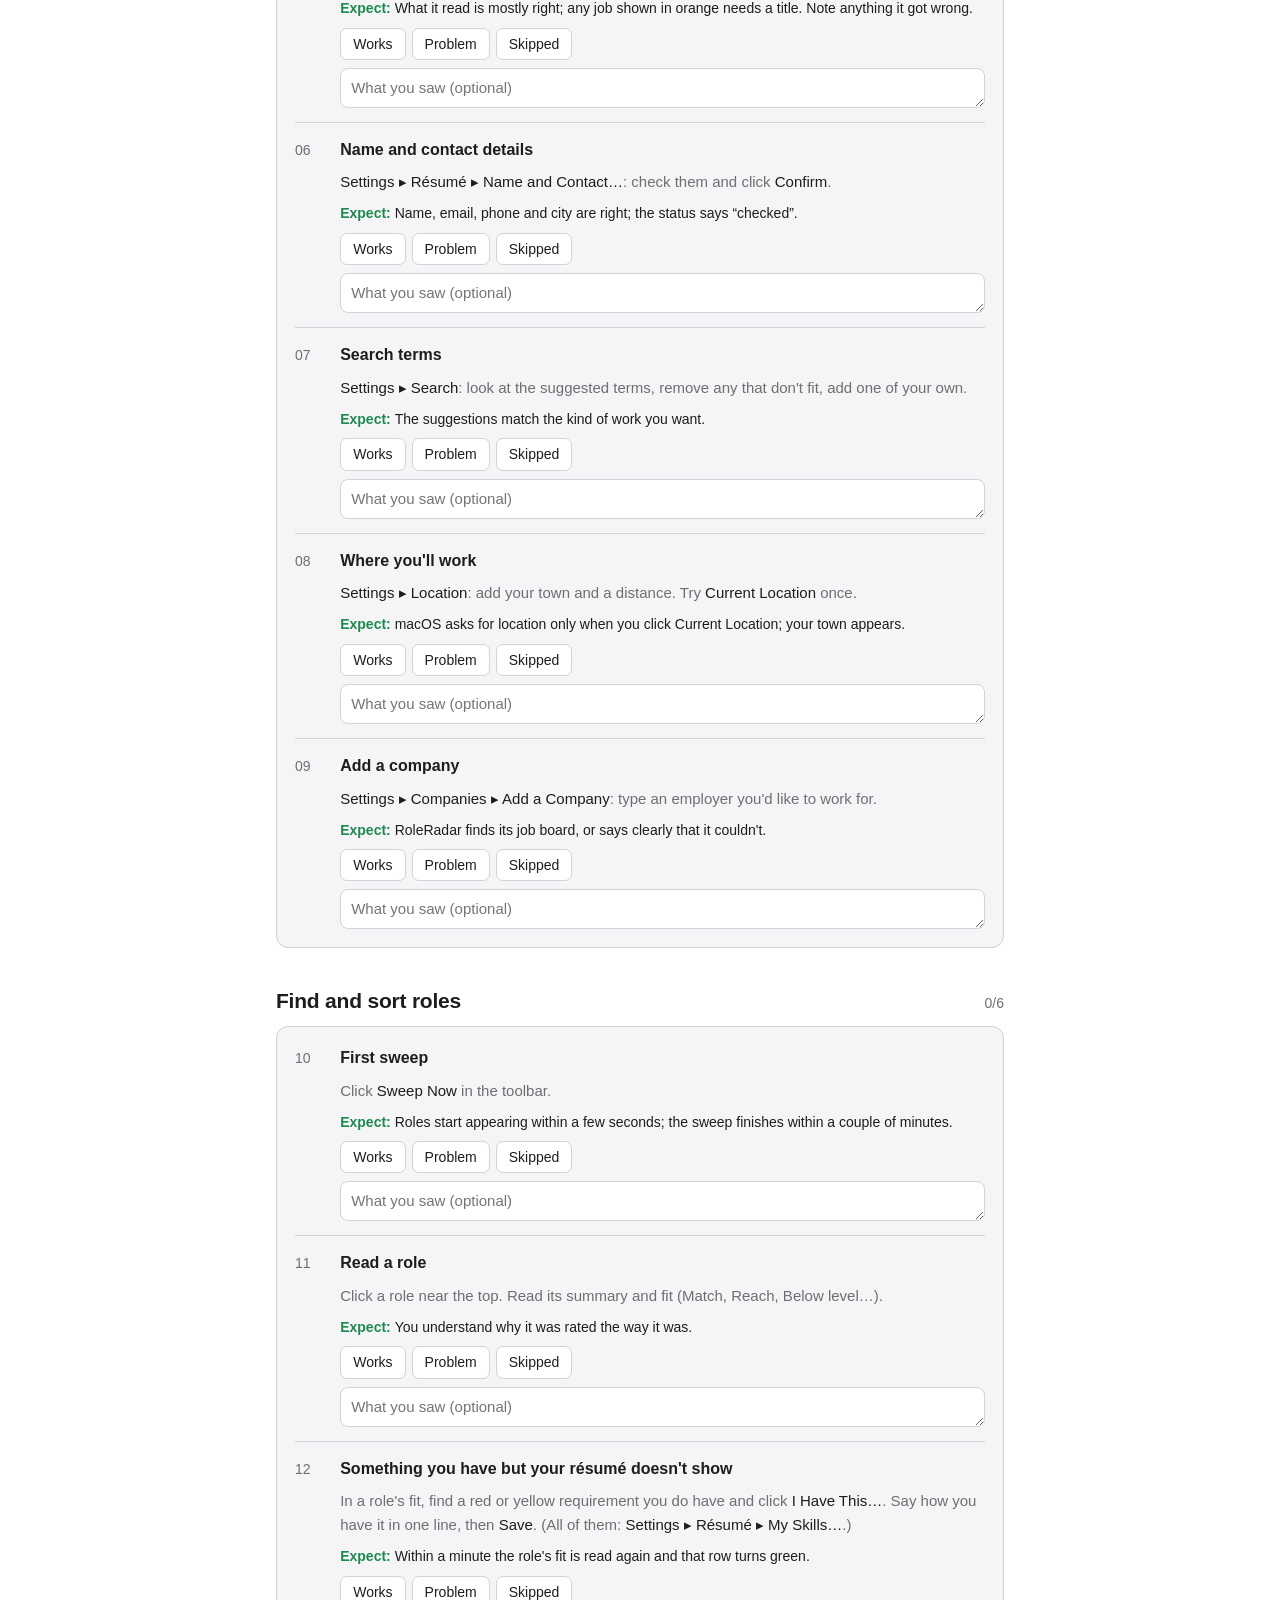
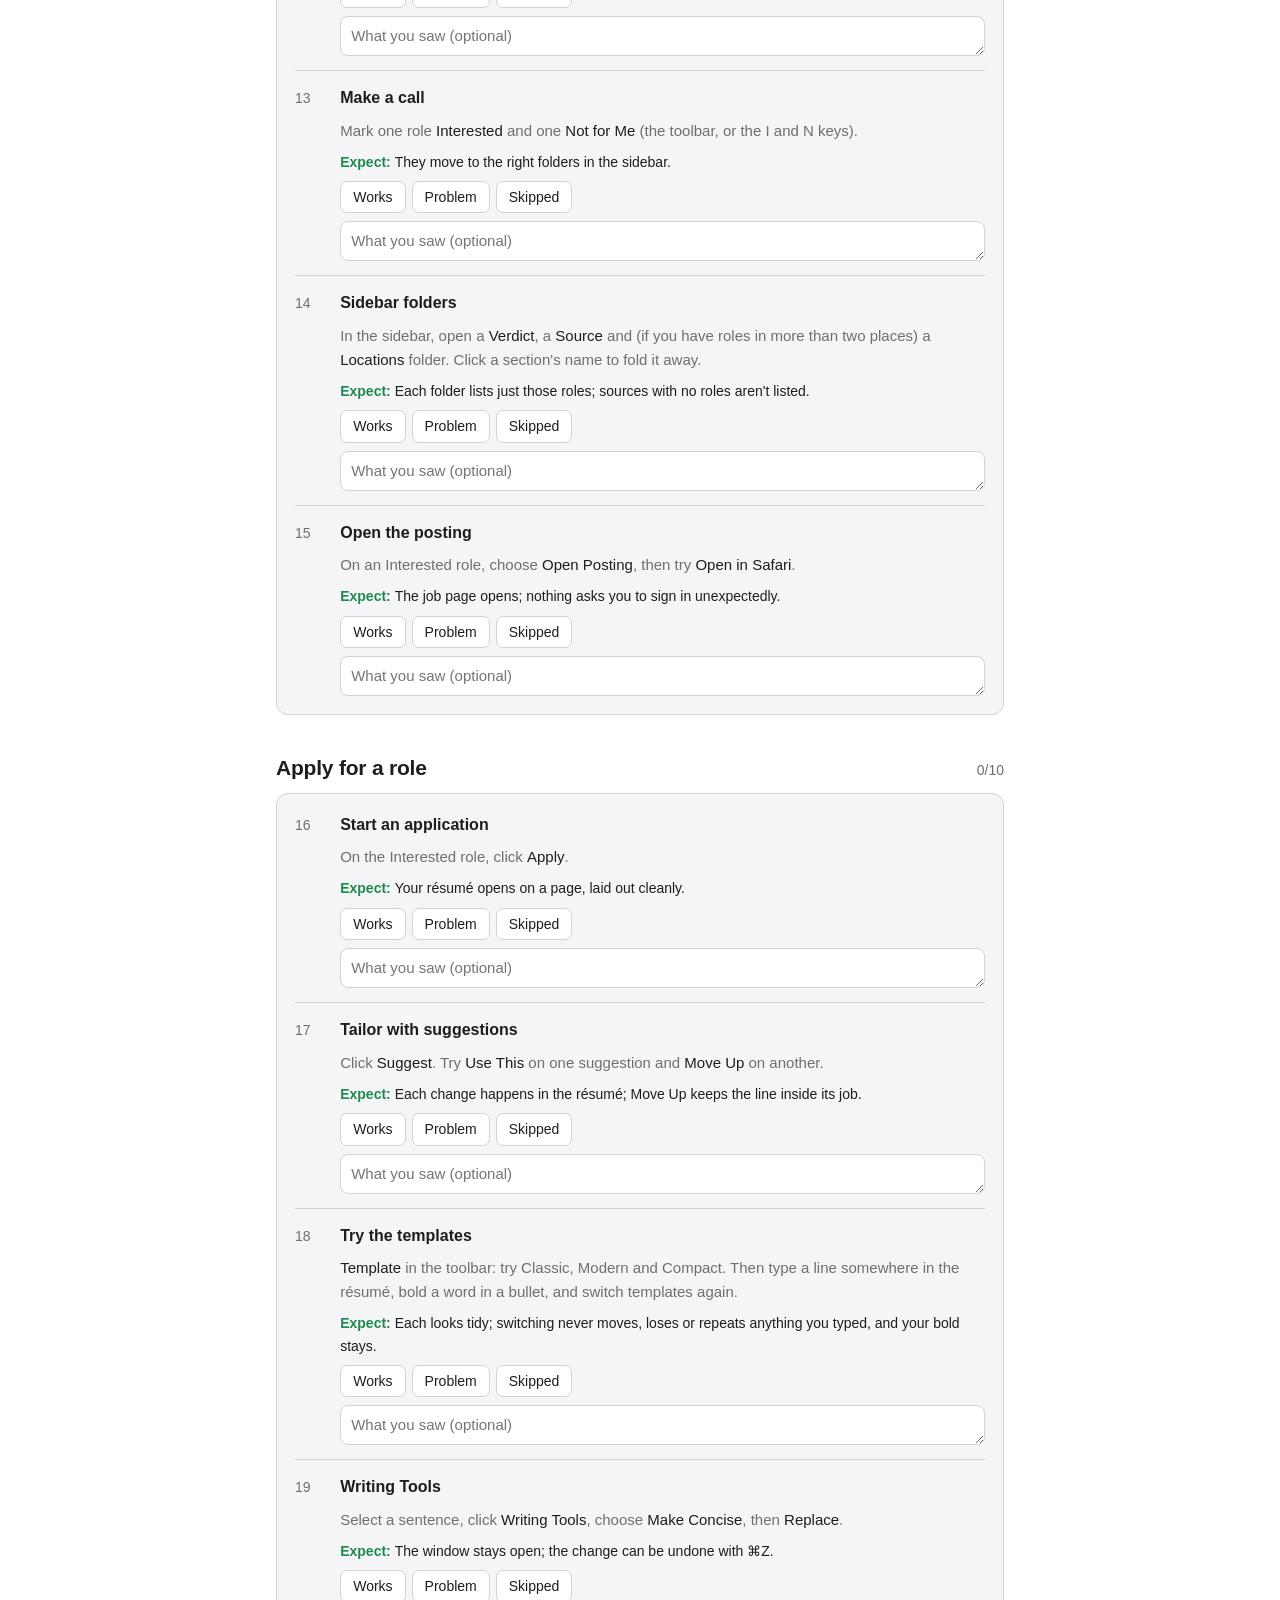
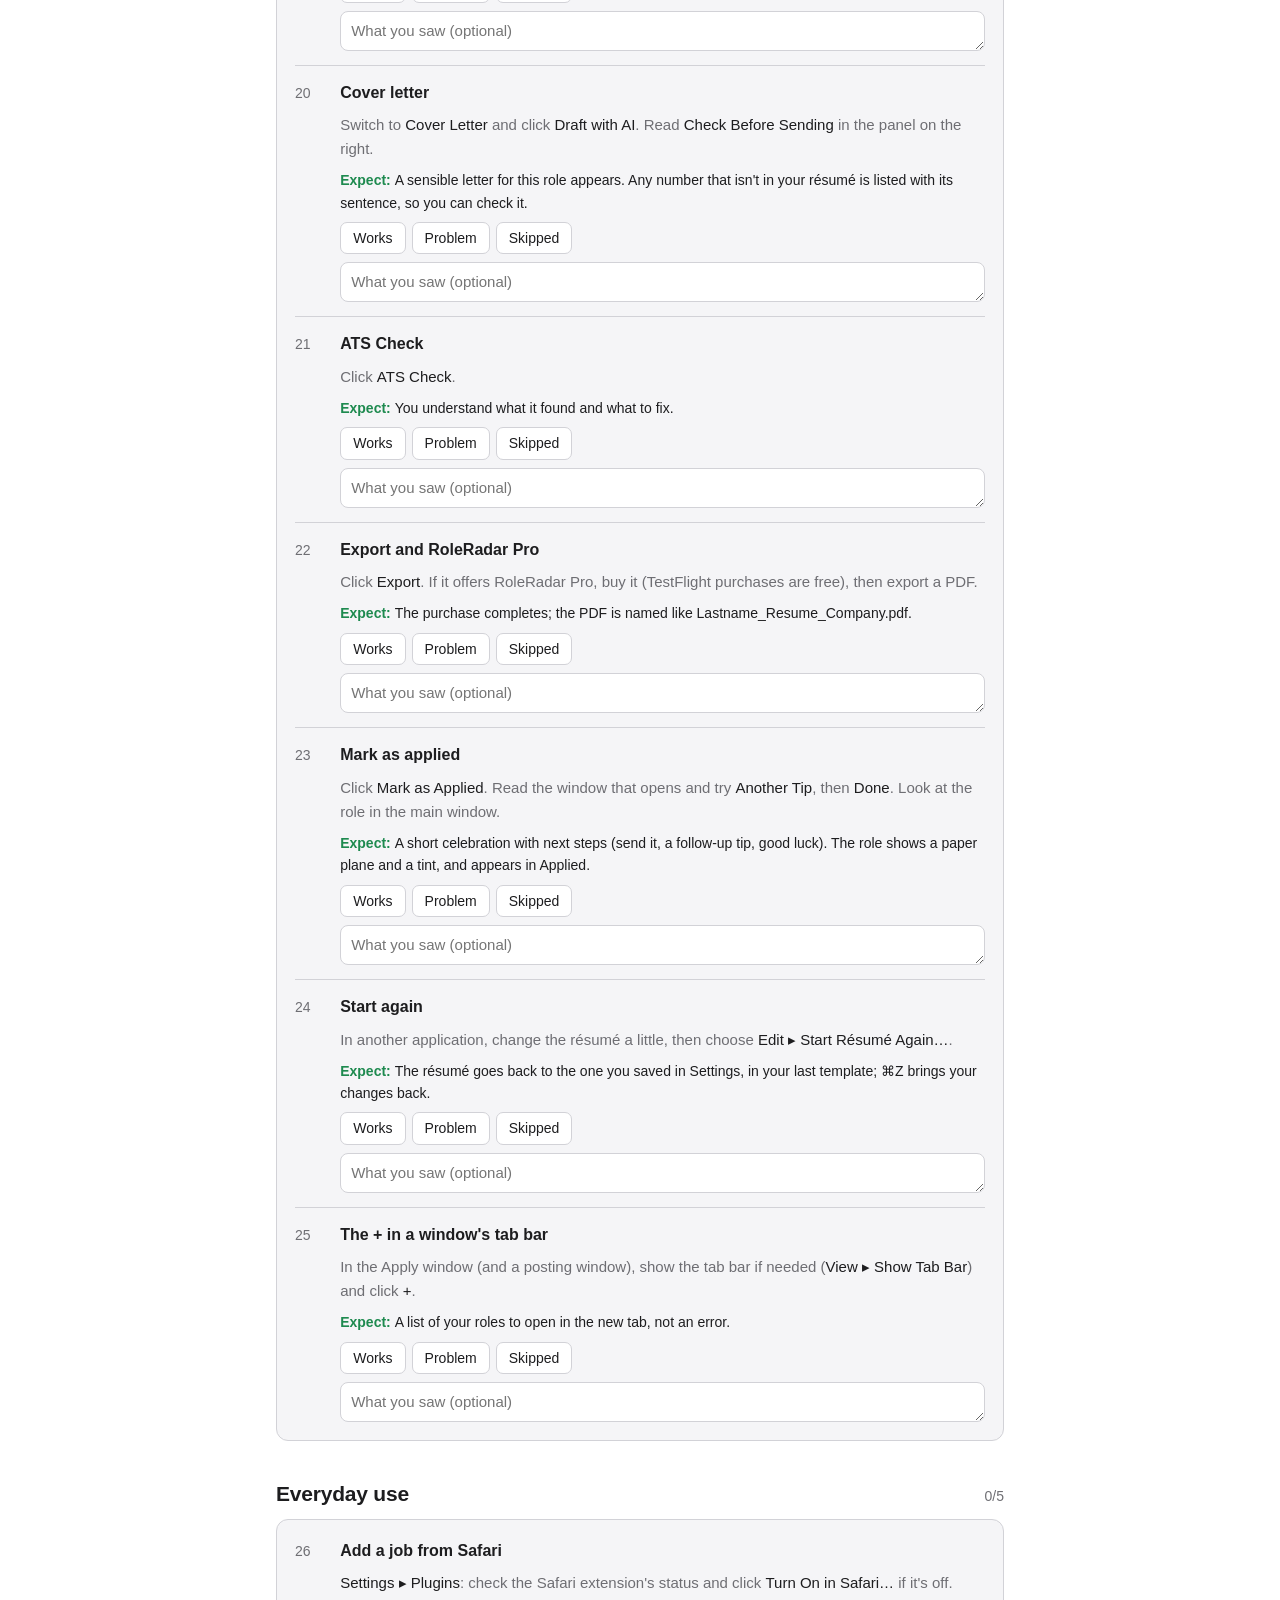
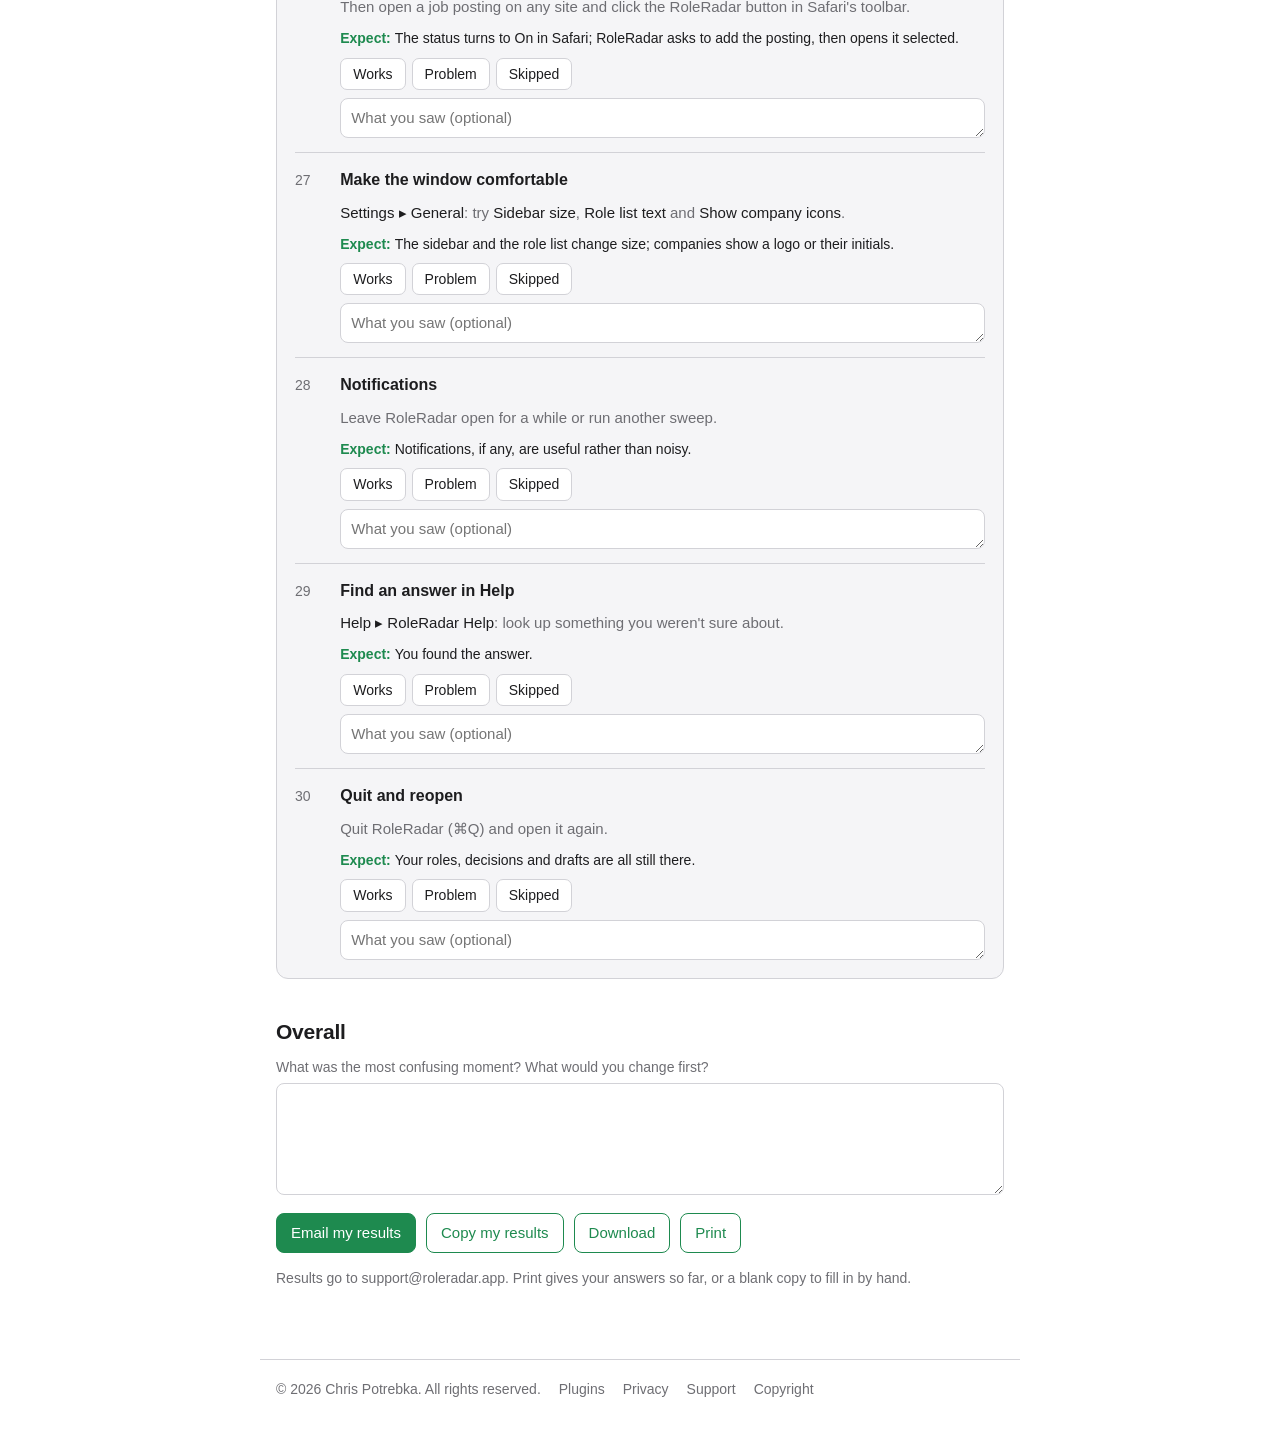
==== commit 4934c04e: "Copyright: © 2026 Chris Potrebka, all rights reserved; copyright page and footer link Co-Authored-By" ====
--- a/checklist.html
+++ b/checklist.html
@@ -118,7 +118,7 @@
 <p class="meta">Results go to support@roleradar.app. Print gives your answers so far, or a blank copy to fill in by hand.</p>
 </main>
 <footer class="site">
-  <span>© 2026 RoleRadar</span><a href="plugins.html">Plugins</a><a href="privacy.html">Privacy</a><a href="support.html">Support</a>
+  <span>© 2026 Chris Potrebka. All rights reserved.</span><a href="plugins.html">Plugins</a><a href="privacy.html">Privacy</a><a href="support.html">Support</a><a href="copyright.html">Copyright</a>
 </footer>
 <script>
 const GROUPS = [
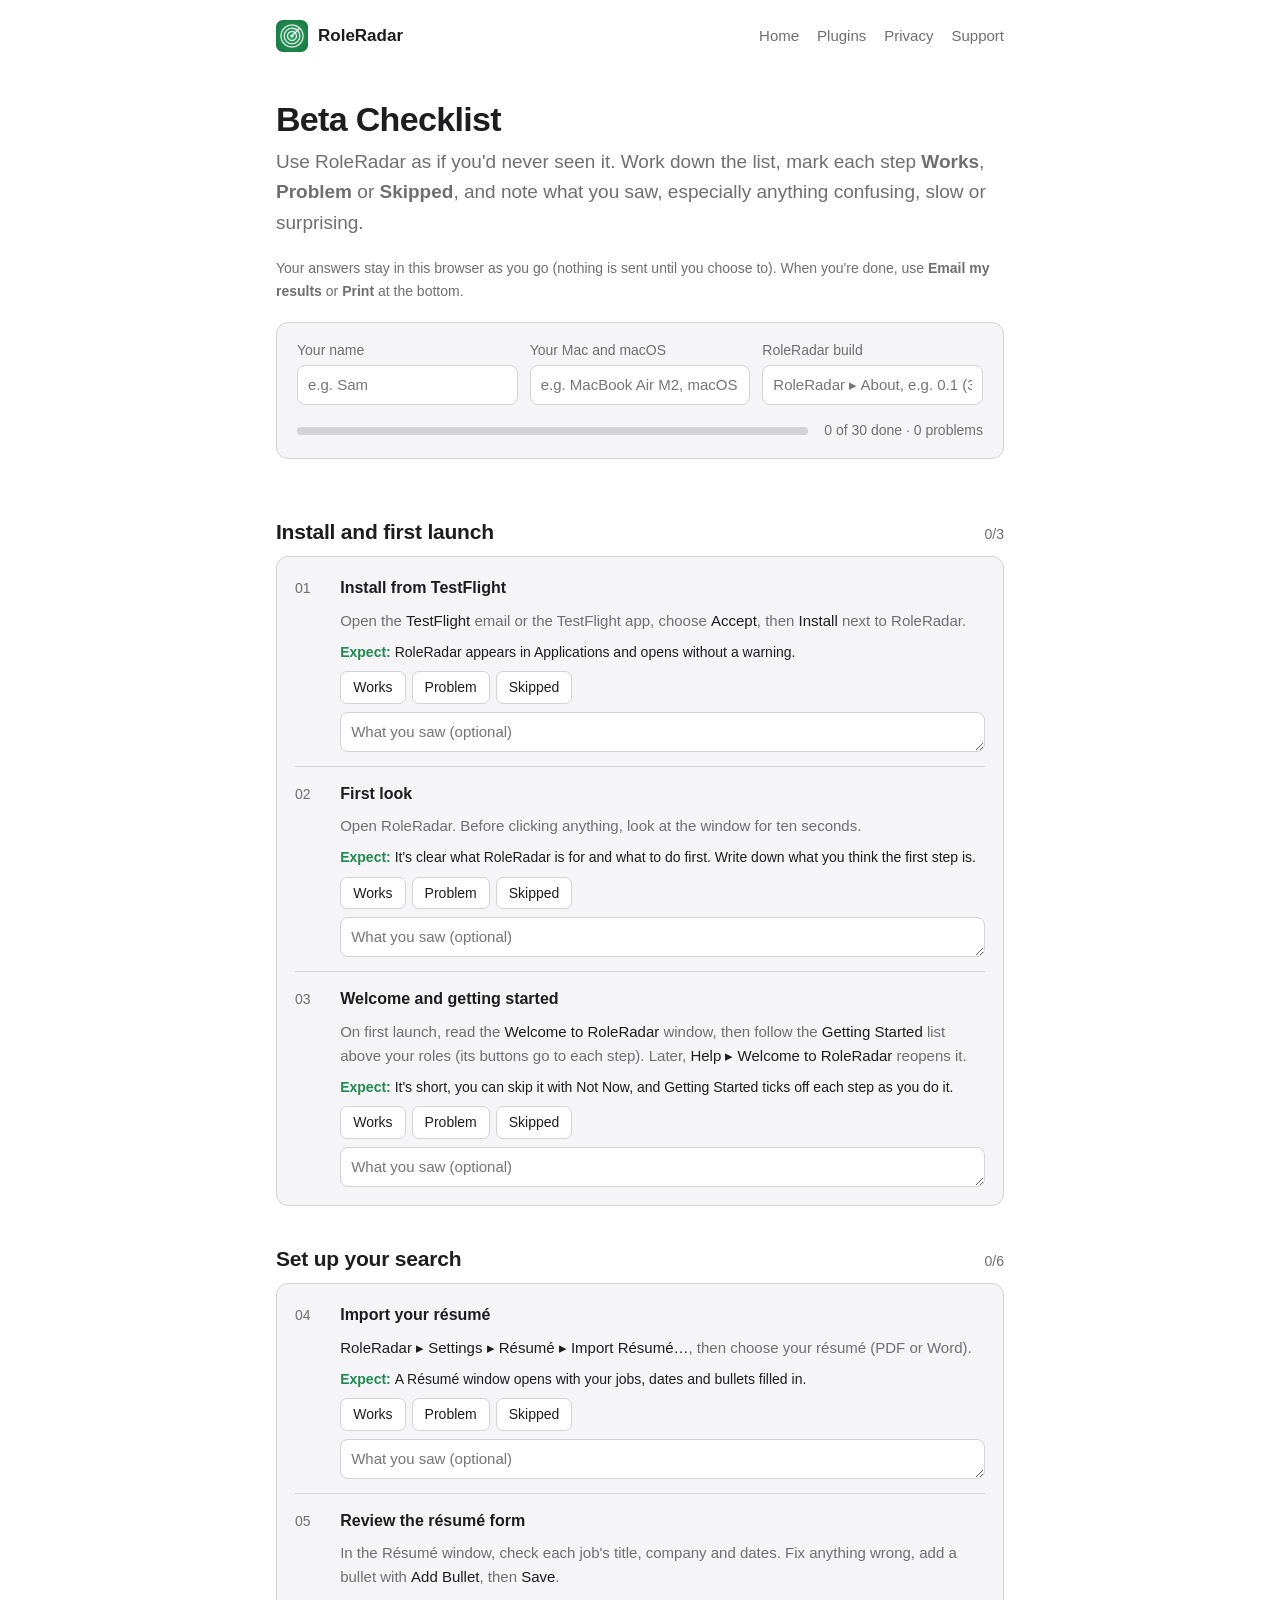
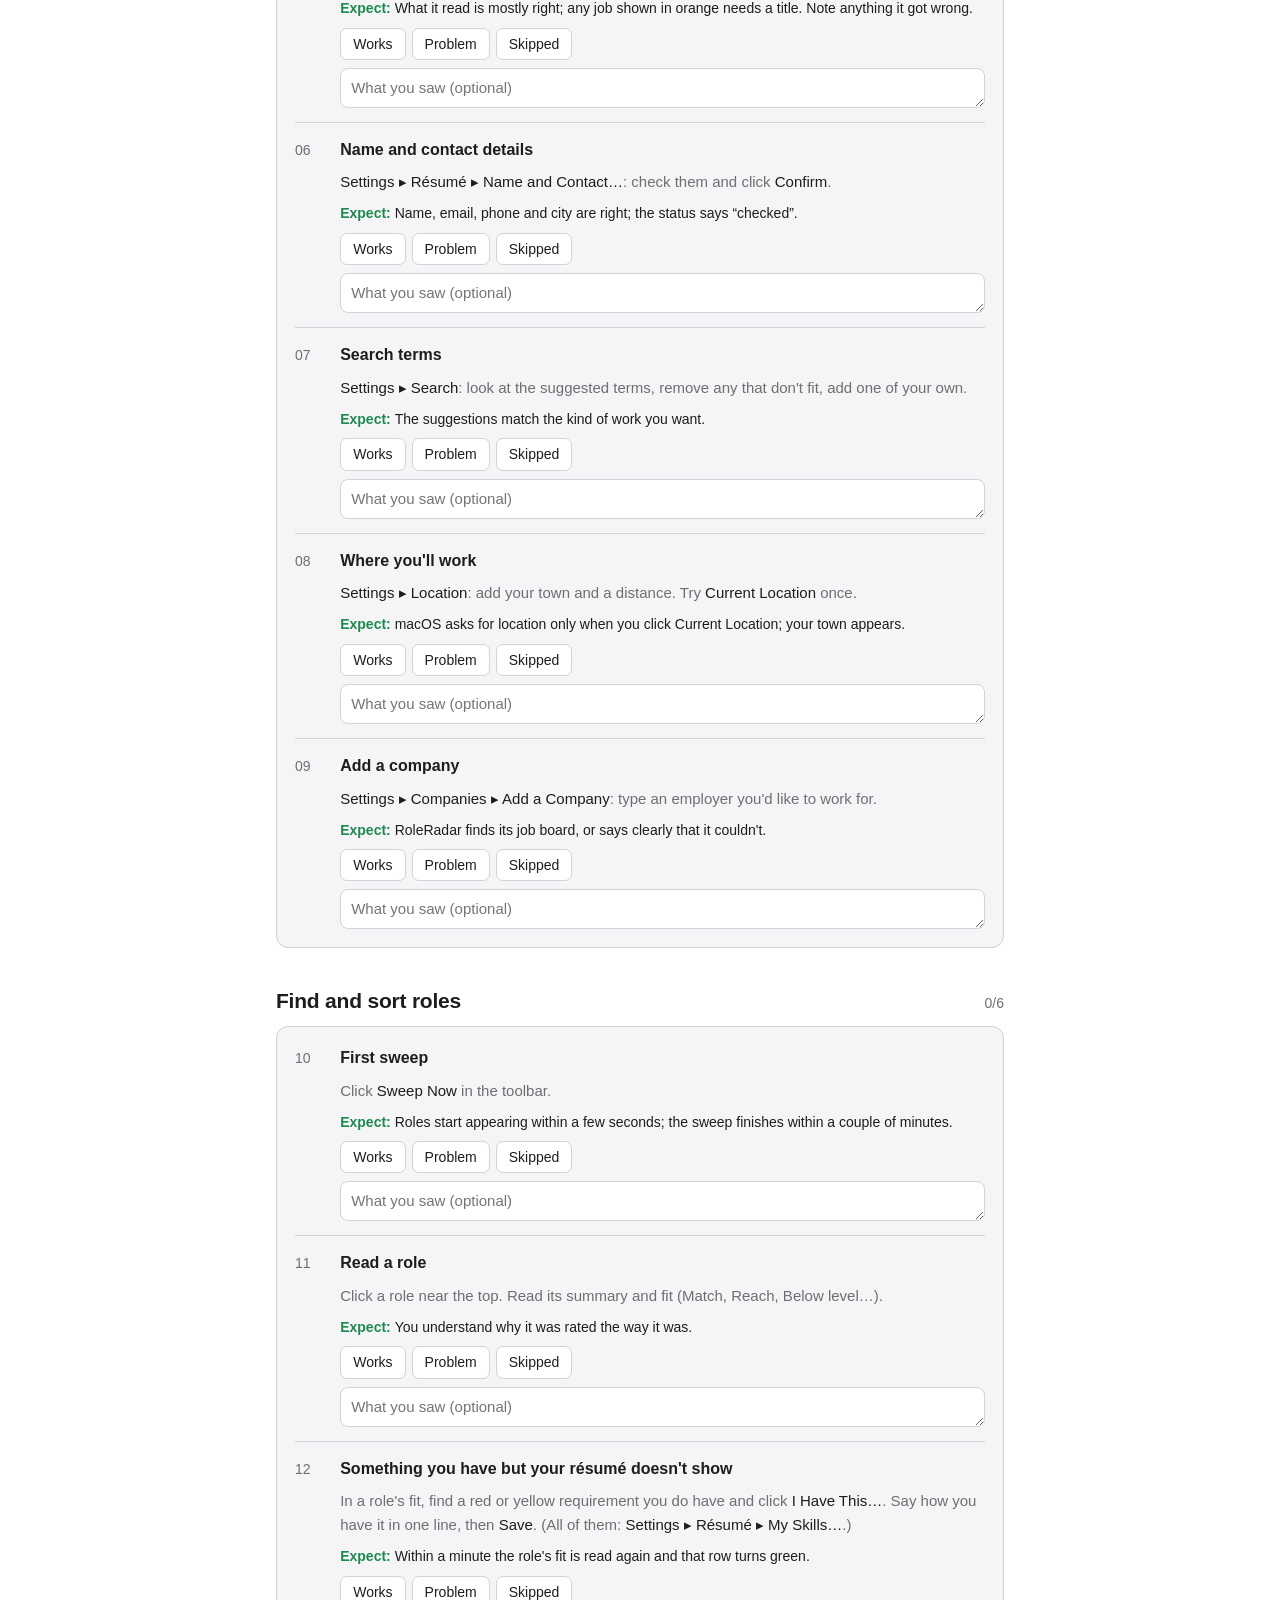
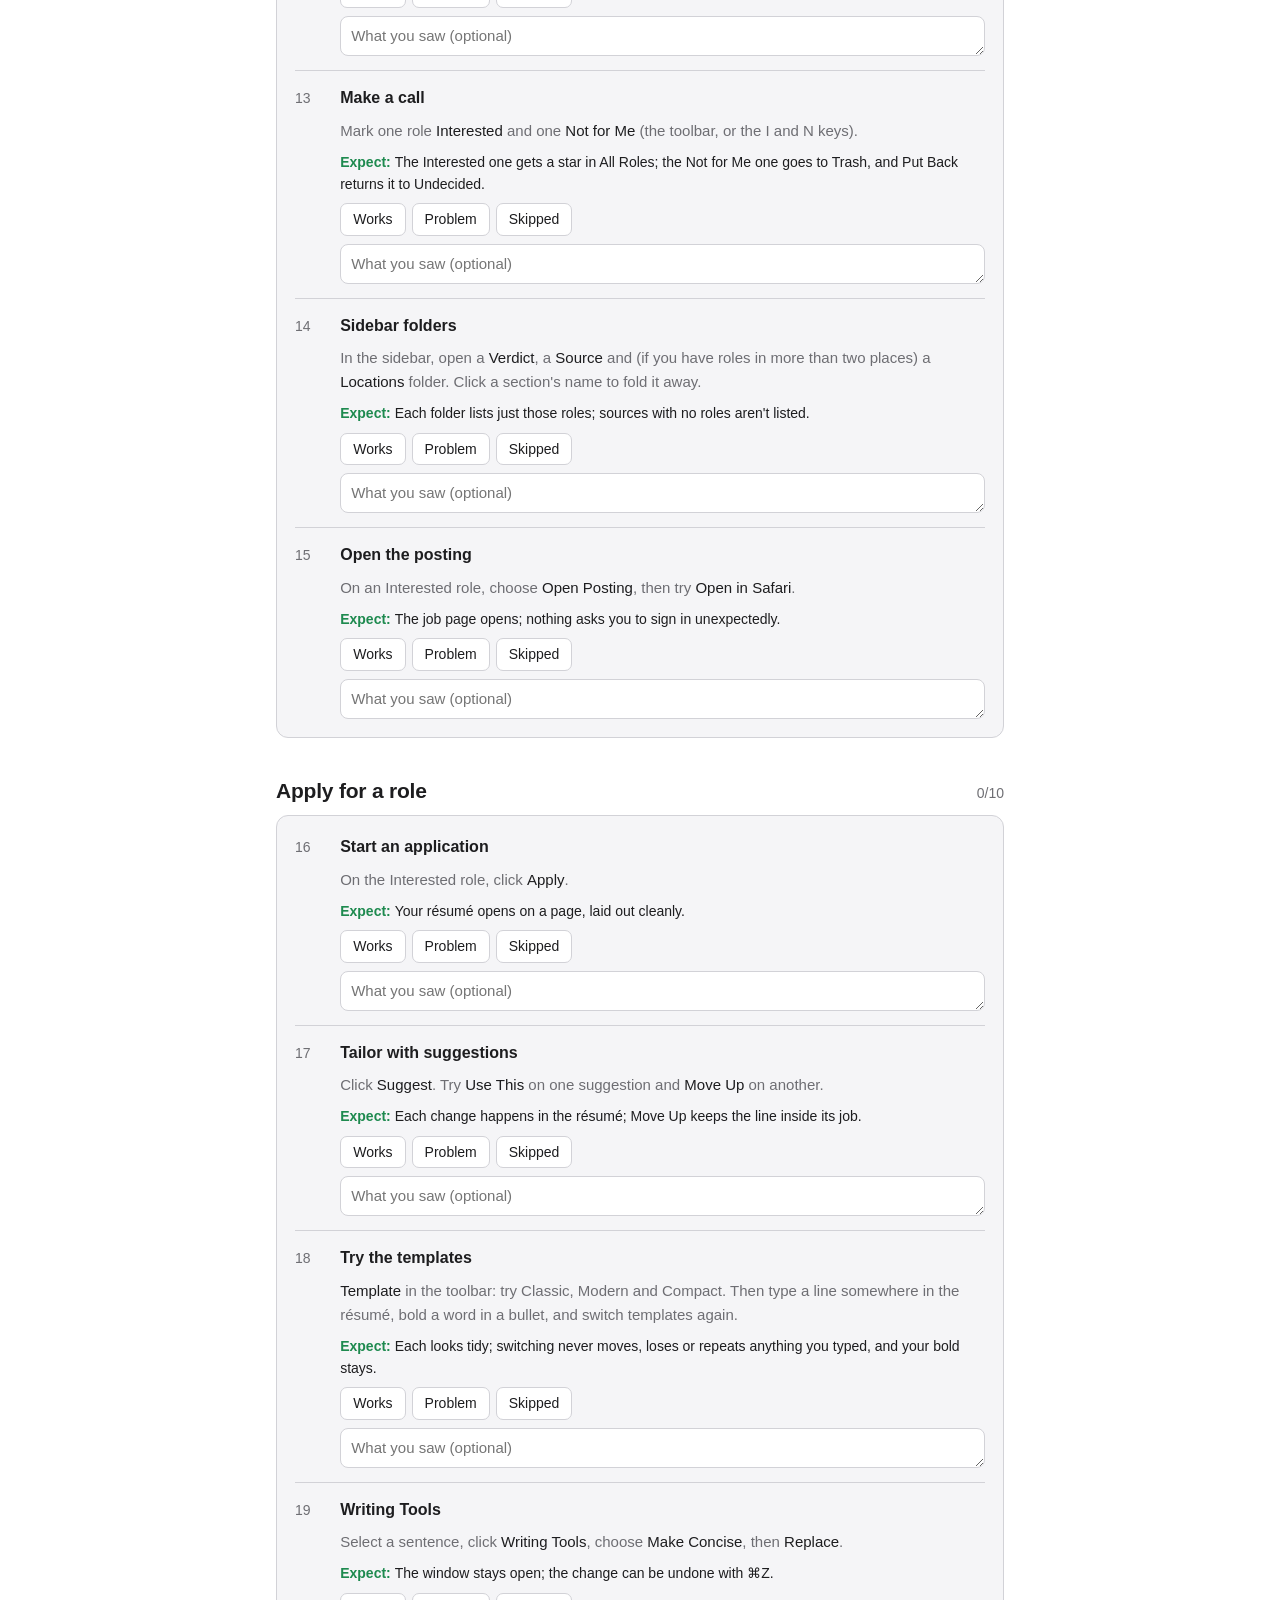
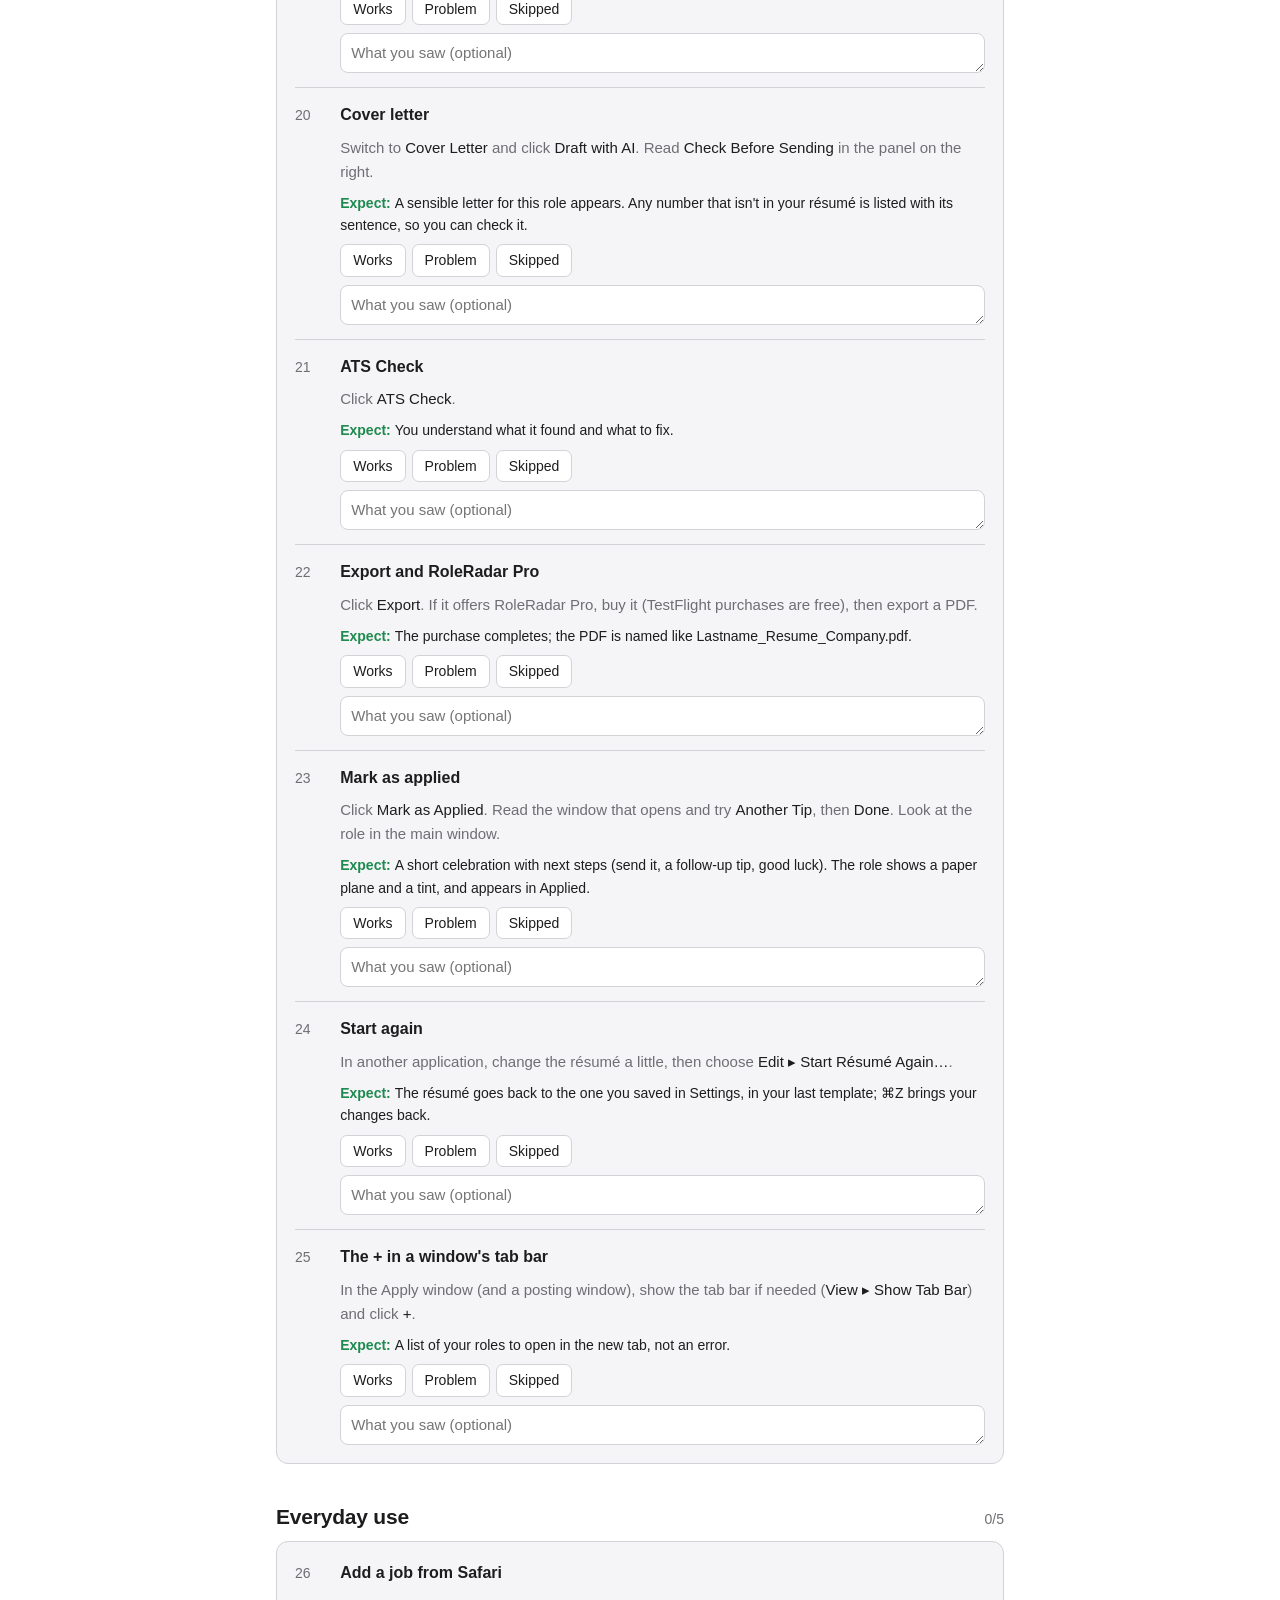
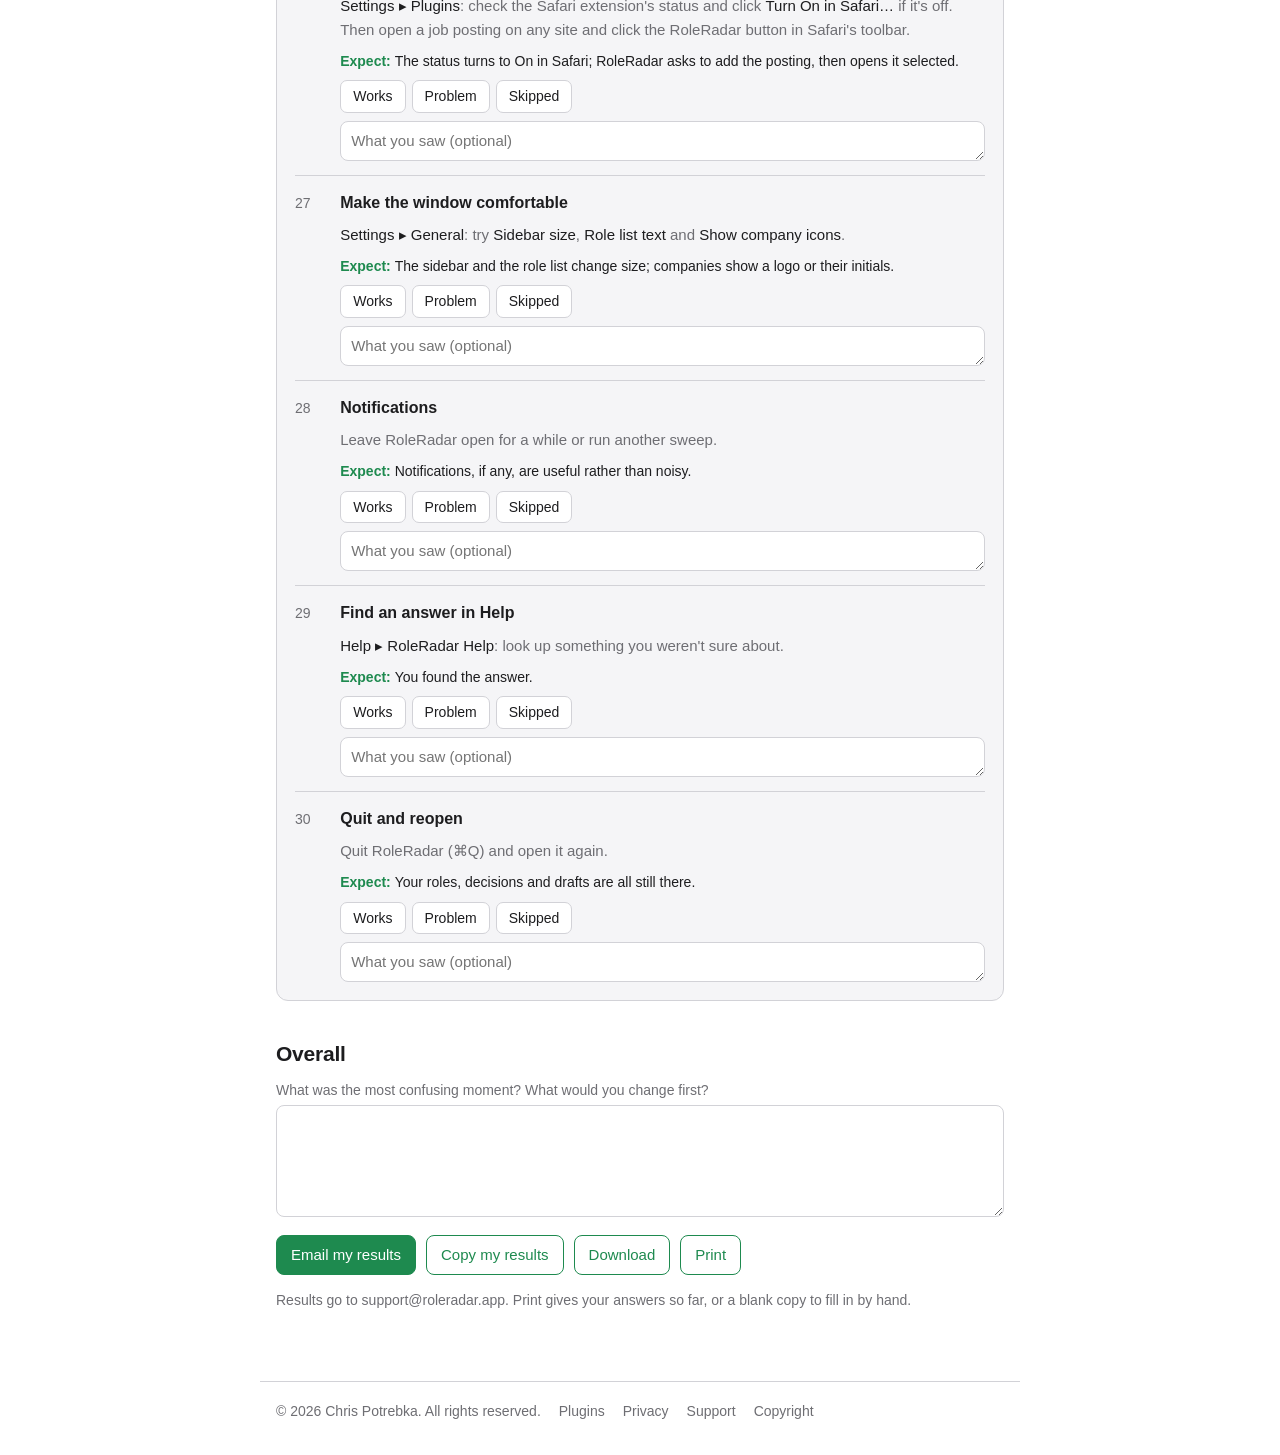
==== commit a144e333: "Folders: All Roles, Undecided, Drafts, Applied; Not for Me goes to Trash (home page and checklist) C" ====
--- a/checklist.html
+++ b/checklist.html
@@ -86,7 +86,7 @@
 <div class="panel">
   <div class="tester">
     <label class="field" for="tester">Your name <input id="tester" type="text" autocomplete="name" placeholder="e.g. Sam"></label>
-    <label class="field" for="mac">Your Mac and macOS <input id="mac" type="text" placeholder="e.g. MacBook Air M2, macOS 26.1"></label>
+    <label class="field" for="mac">Your Mac and macOS <input id="mac" type="text" placeholder="e.g. MacBook Air M2, macOS 27.2"></label>
     <label class="field" for="build">RoleRadar build <input id="build" type="text" placeholder="RoleRadar ▸ About, e.g. 0.1 (3)"></label>
   </div>
   <div class="print-only">
@@ -139,7 +139,7 @@
     { id: "sweep-now", t: "First sweep", how: "Click <b>Sweep Now</b> in the toolbar.", expect: "Roles start appearing within a few seconds; the sweep finishes within a couple of minutes." },
     { id: "fit", t: "Read a role", how: "Click a role near the top. Read its summary and fit (Match, Reach, Below level…).", expect: "You understand why it was rated the way it was." },
     { id: "my-skills", t: "Something you have but your résumé doesn't show", how: "In a role's fit, find a red or yellow requirement you do have and click <b>I Have This…</b>. Say how you have it in one line, then <b>Save</b>. (All of them: <b>Settings ▸ Résumé ▸ My Skills…</b>.)", expect: "Within a minute the role's fit is read again and that row turns green." },
-    { id: "triage", t: "Make a call", how: "Mark one role <b>Interested</b> and one <b>Not for Me</b> (the toolbar, or the I and N keys).", expect: "They move to the right folders in the sidebar." },
+    { id: "triage", t: "Make a call", how: "Mark one role <b>Interested</b> and one <b>Not for Me</b> (the toolbar, or the I and N keys).", expect: "The Interested one gets a star in All Roles; the Not for Me one goes to Trash, and Put Back returns it to Undecided." },
     { id: "folders", t: "Sidebar folders", how: "In the sidebar, open a <b>Verdict</b>, a <b>Source</b> and (if you have roles in more than two places) a <b>Locations</b> folder. Click a section's name to fold it away.", expect: "Each folder lists just those roles; sources with no roles aren't listed." },
     { id: "posting", t: "Open the posting", how: "On an Interested role, choose <b>Open Posting</b>, then try <b>Open in Safari</b>.", expect: "The job page opens; nothing asks you to sign in unexpectedly." },
   ]},
